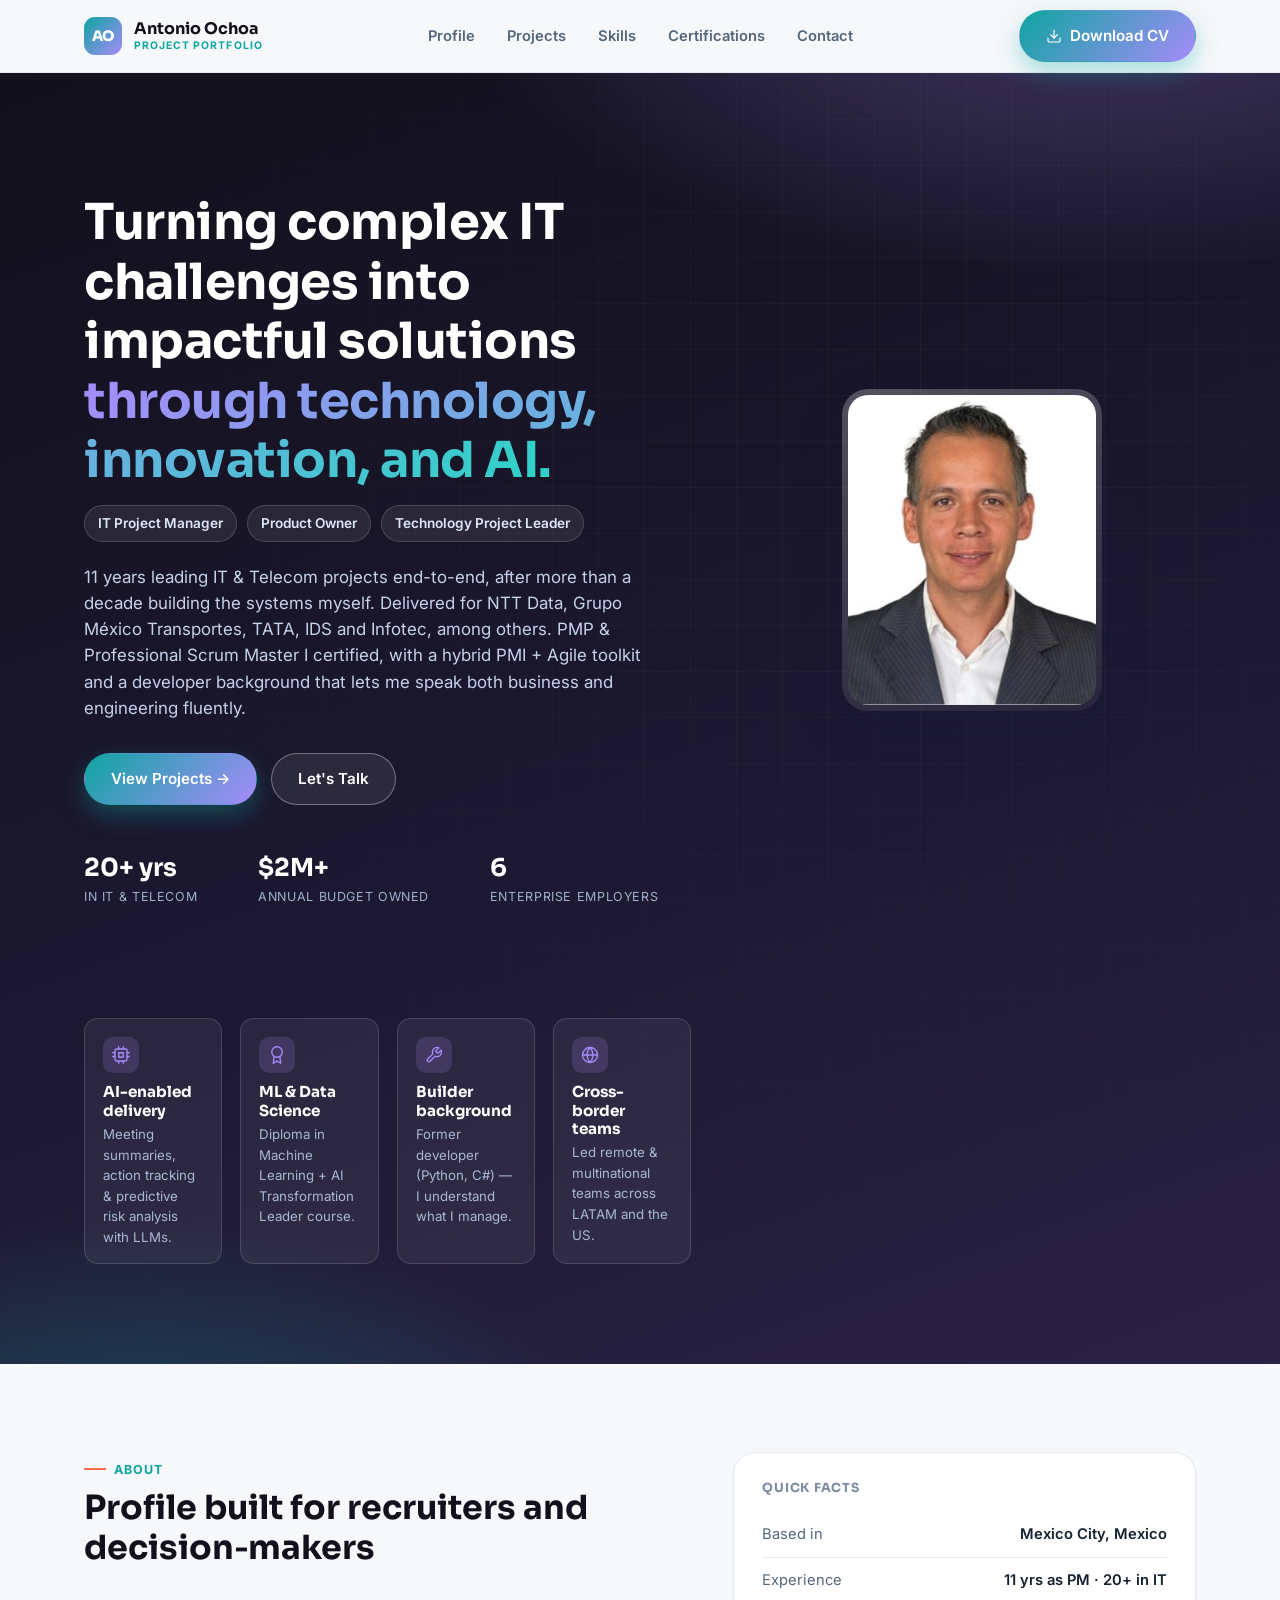
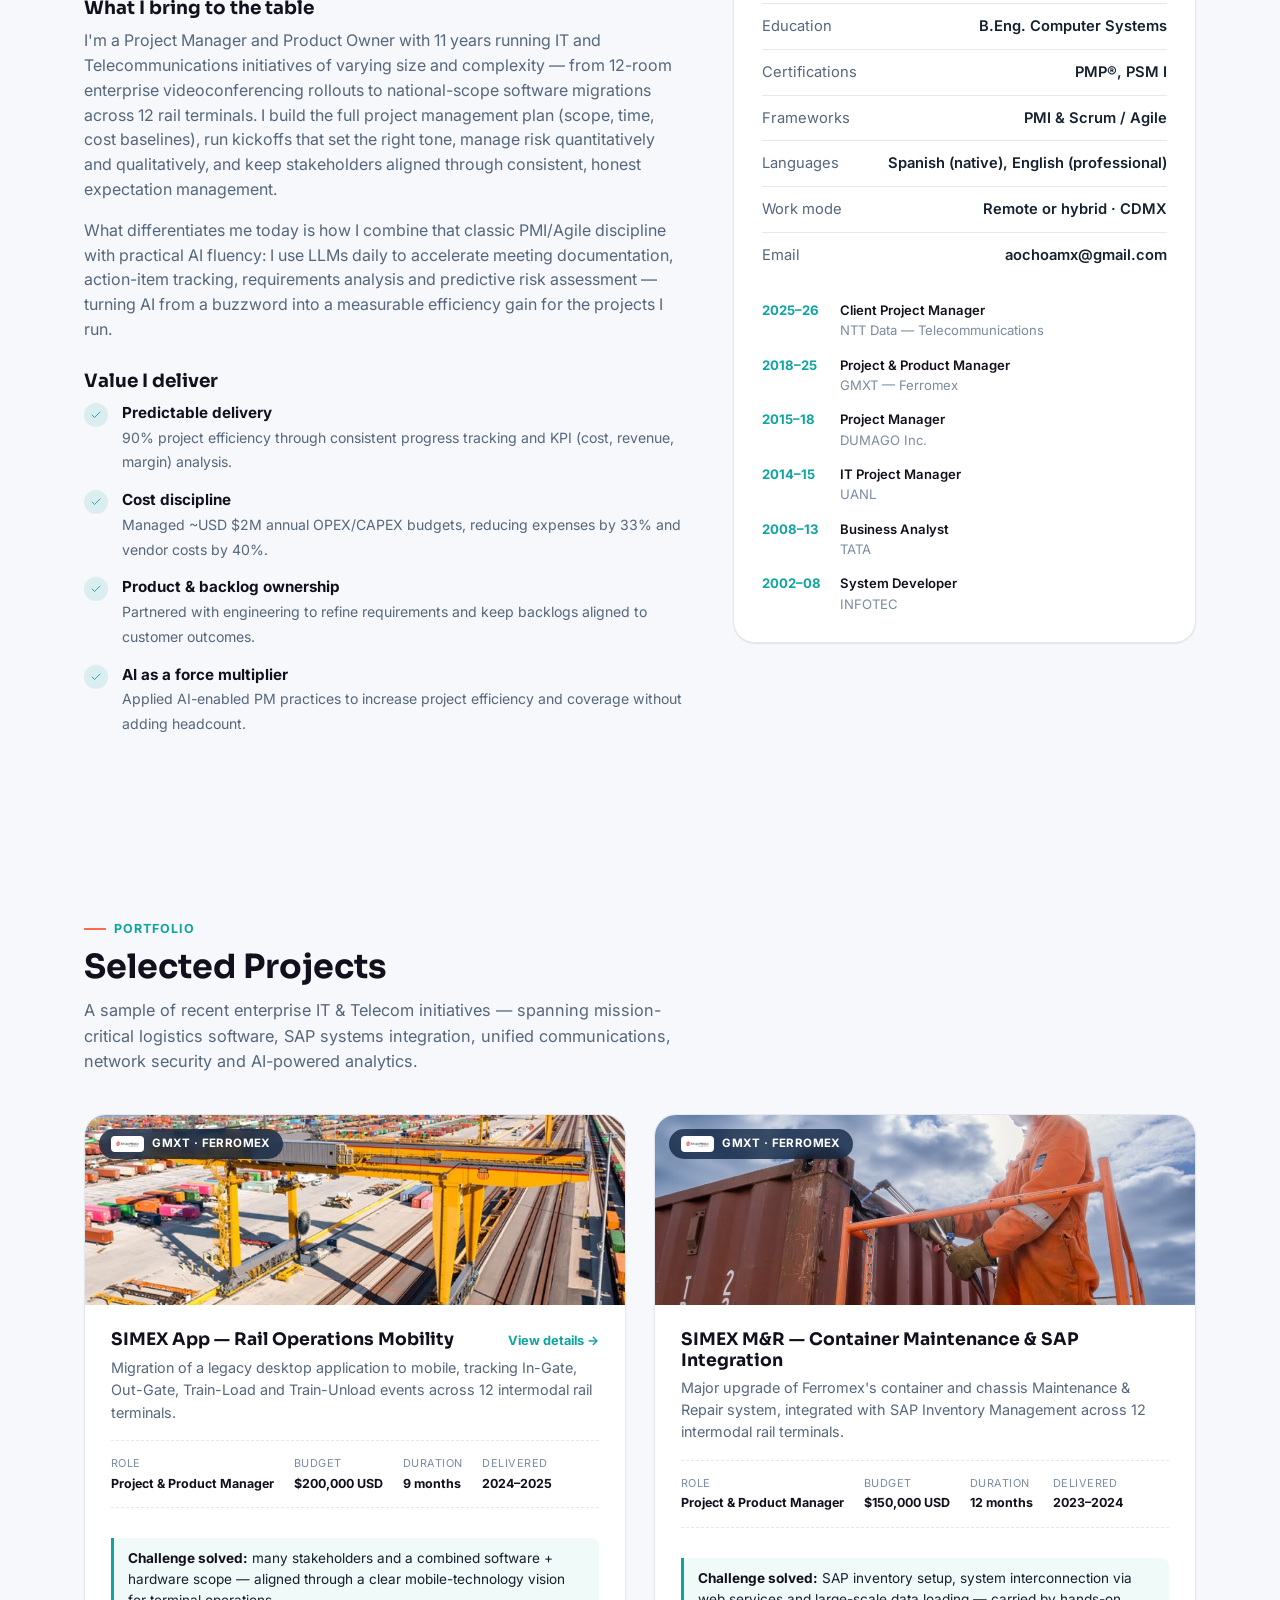
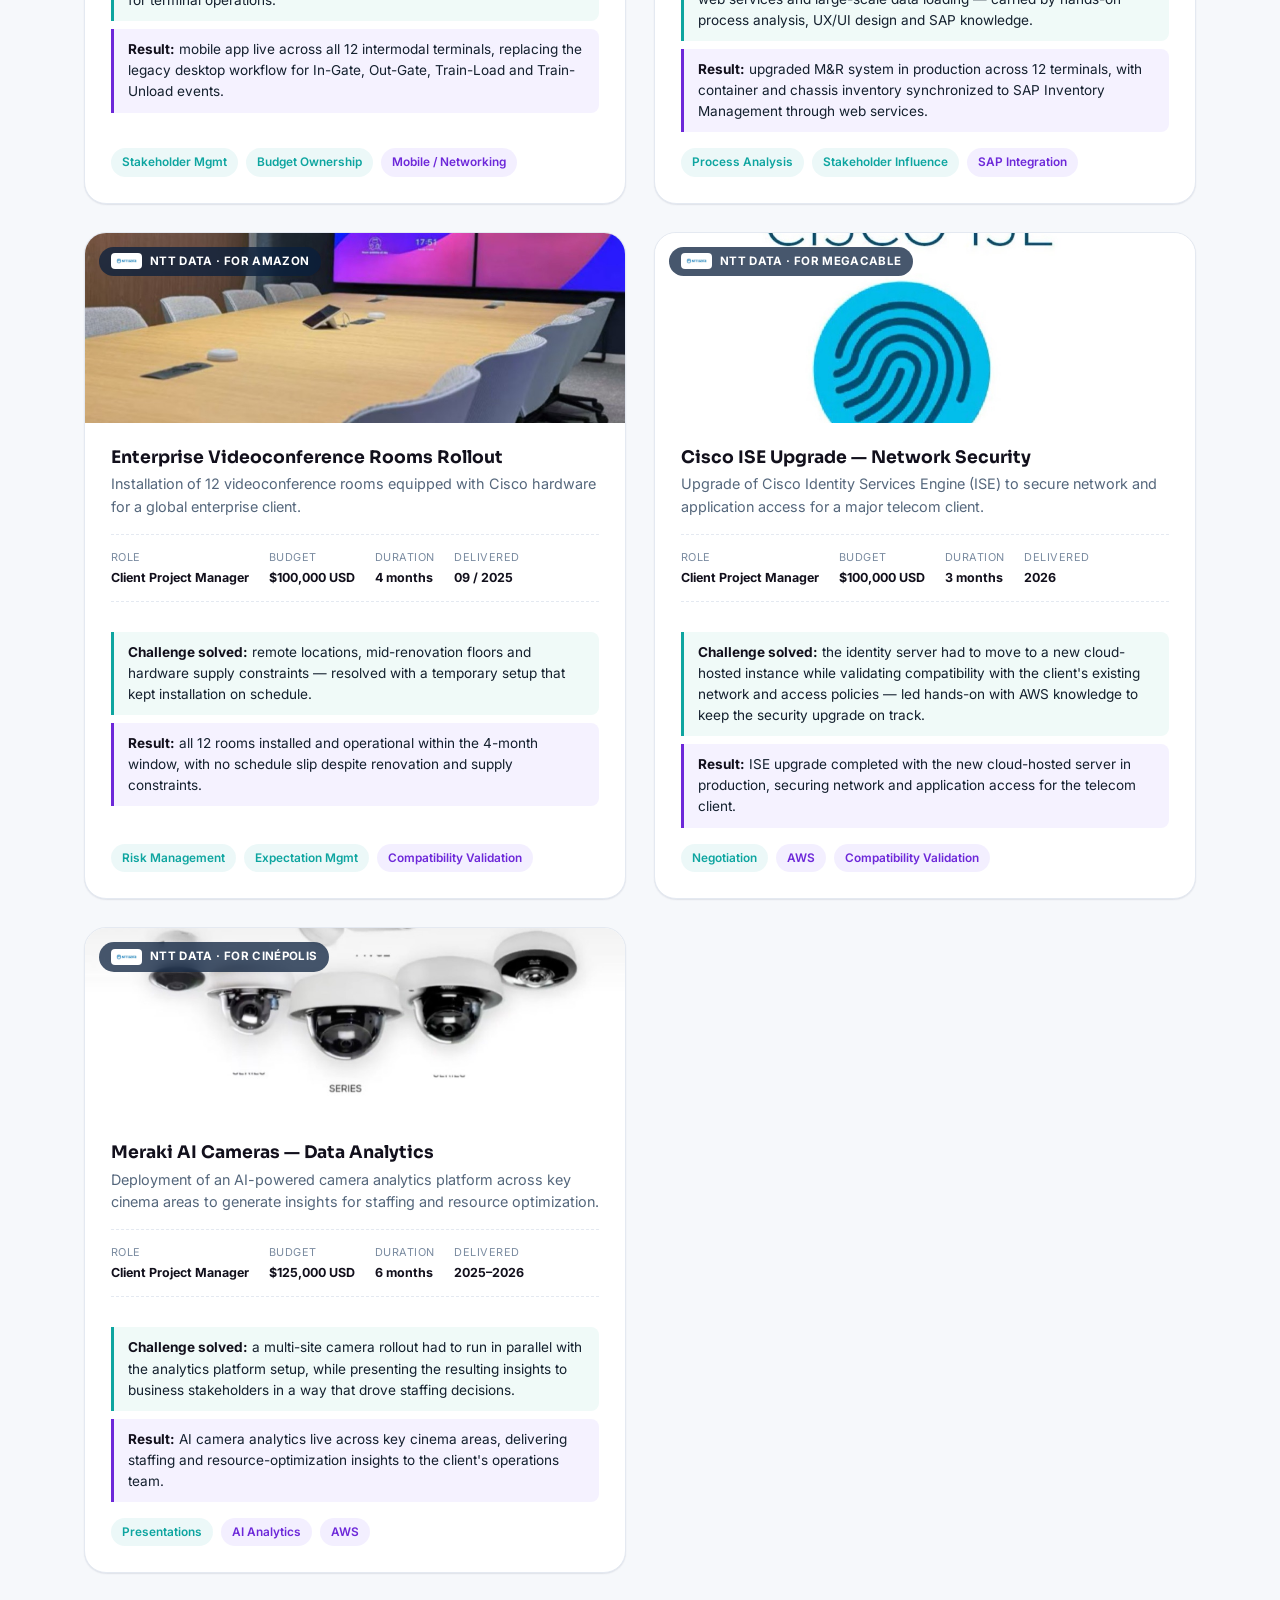
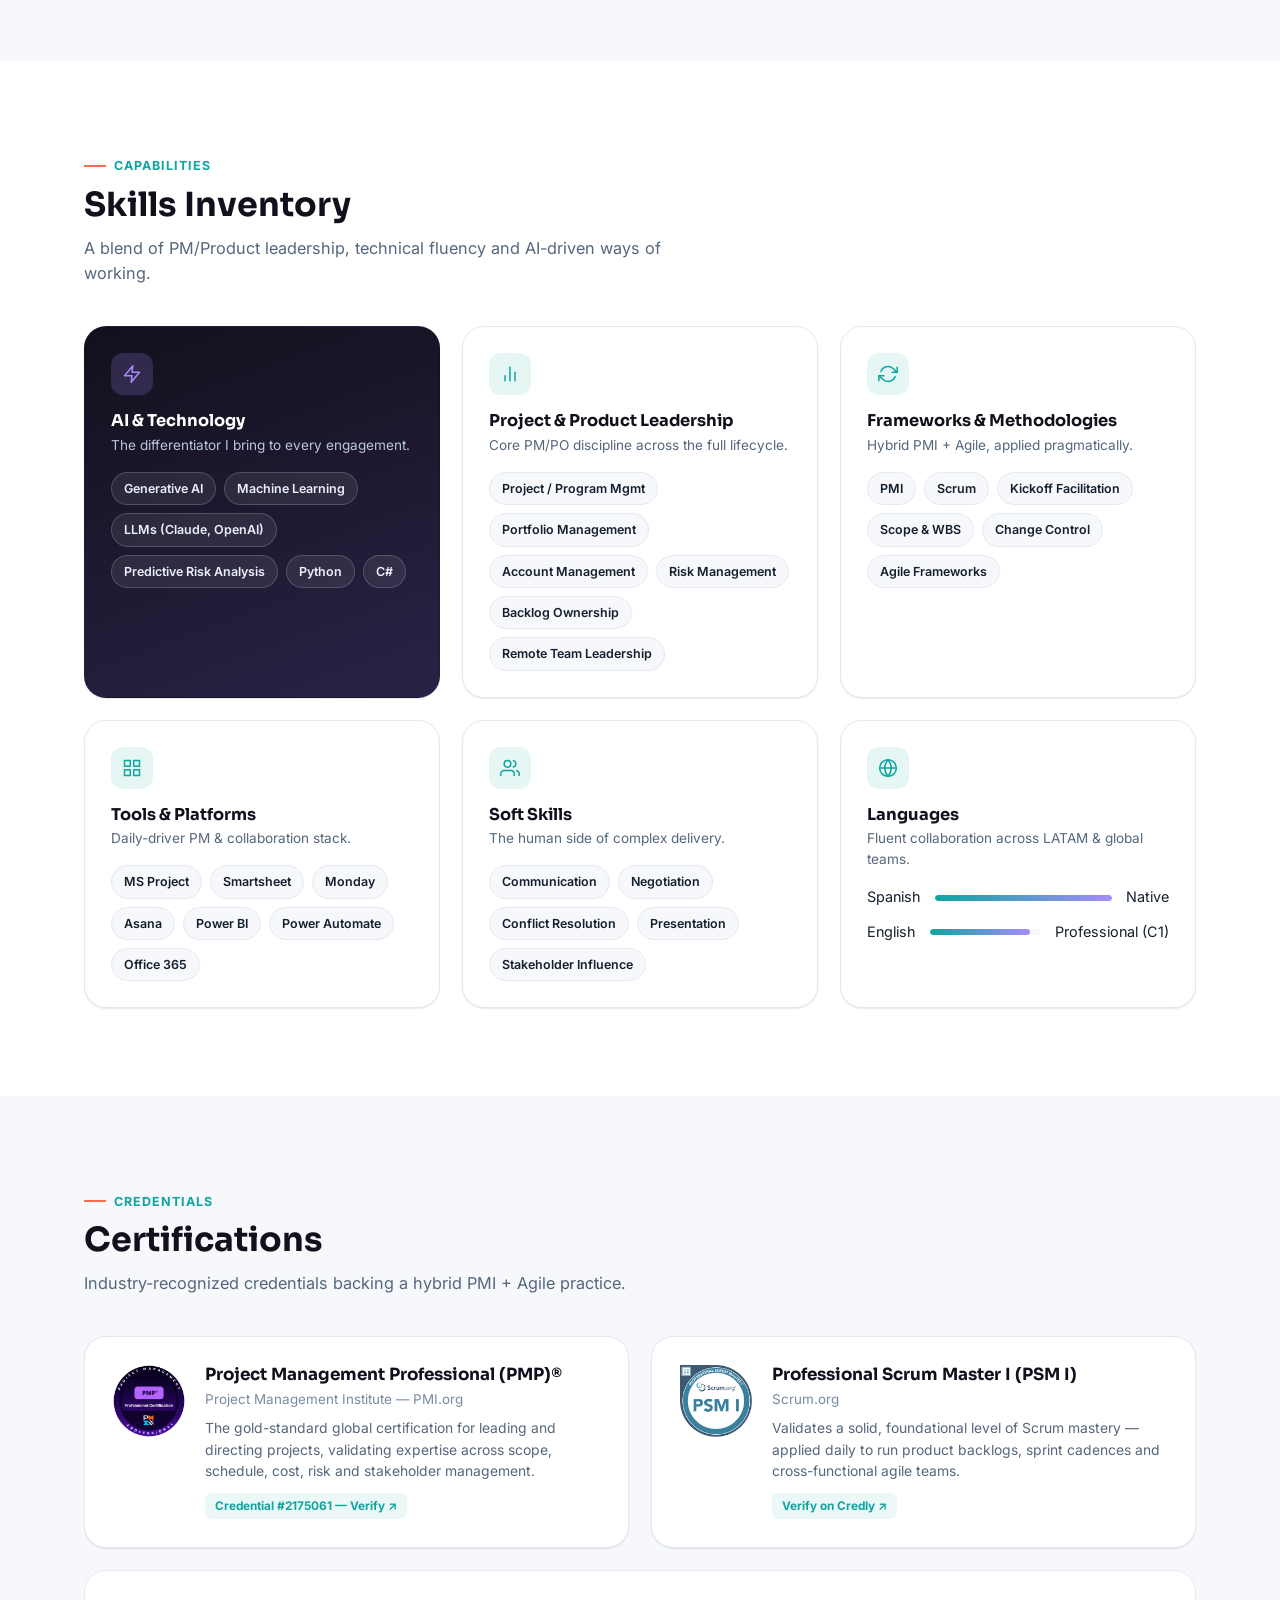
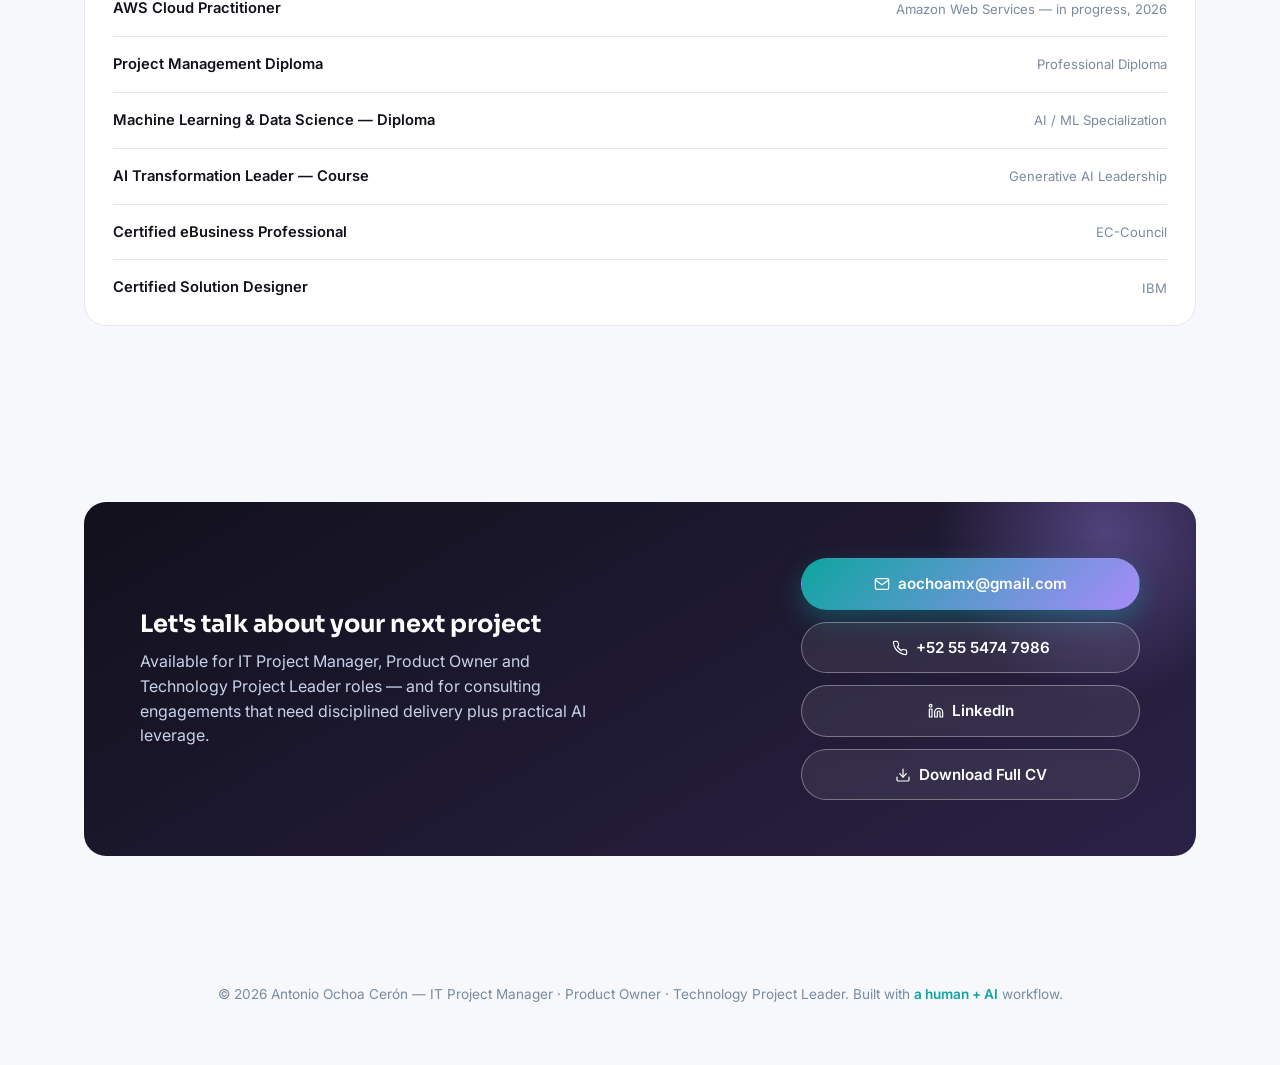
==== index.html @ bdc50ddc "Apply portfolio review to the live site Content: 11 years everywhere, expanded experience timeline, " ====
<!DOCTYPE html>
<html lang="en">
<head>
<meta charset="UTF-8">
<meta name="viewport" content="width=device-width, initial-scale=1.0">
<title>Antonio Ochoa — IT Project Manager &amp; Product Owner</title>
<meta name="description" content="Antonio Ochoa — IT Project Manager and Product Owner. 11 years delivering enterprise IT &amp; Telecom projects for NTT Data, Grupo México Transportes and TATA. PMP® and PSM I certified.">
<link rel="canonical" href="https://portfoliosf.aochoamx.workers.dev/">

<meta property="og:type" content="website">
<meta property="og:url" content="https://portfoliosf.aochoamx.workers.dev/">
<meta property="og:title" content="Antonio Ochoa — IT Project Manager &amp; Product Owner">
<meta property="og:description" content="11 years delivering enterprise IT &amp; Telecom projects for NTT Data, Grupo México Transportes and TATA. PMP® and PSM I certified.">
<meta property="og:image" content="https://portfoliosf.aochoamx.workers.dev/images/og-card.jpg">
<meta property="og:image:width" content="1200">
<meta property="og:image:height" content="630">
<meta property="og:image:alt" content="Antonio Ochoa — IT Project Manager and Product Owner">
<meta property="og:locale" content="en_US">

<meta name="twitter:card" content="summary_large_image">
<meta name="twitter:title" content="Antonio Ochoa — IT Project Manager &amp; Product Owner">
<meta name="twitter:description" content="11 years delivering enterprise IT &amp; Telecom projects for NTT Data, Grupo México Transportes and TATA. PMP® and PSM I certified.">
<meta name="twitter:image" content="https://portfoliosf.aochoamx.workers.dev/images/og-card.jpg">

<link rel="icon" href="favicon.svg" type="image/svg+xml">
<link rel="icon" href="favicon-32.png" sizes="32x32" type="image/png">
<link rel="apple-touch-icon" href="apple-touch-icon.png">
<link rel="preconnect" href="https://fonts.googleapis.com">
<link rel="preconnect" href="https://fonts.gstatic.com" crossorigin>
<link href="https://fonts.googleapis.com/css2?family=Inter:wght@400;500;600;700;800&family=Sora:wght@600;700;800&display=swap" rel="stylesheet">
<link rel="stylesheet" href="styles.css">

<script type="application/ld+json">
{
  "@context": "https://schema.org",
  "@type": "Person",
  "name": "Antonio Ochoa Cerón",
  "alternateName": "Antonio Ochoa",
  "jobTitle": "IT Project Manager",
  "description": "IT & Telecom Project Manager and Product Owner with 11 years leading enterprise projects. PMP and PSM I certified.",
  "url": "https://portfoliosf.aochoamx.workers.dev/",
  "image": "https://portfoliosf.aochoamx.workers.dev/images/profile-photo.jpg",
  "email": "mailto:aochoamx@gmail.com",
  "address": { "@type": "PostalAddress", "addressLocality": "Mexico City", "addressCountry": "MX" },
  "knowsLanguage": ["es", "en"],
  "hasCredential": [
    { "@type": "EducationalOccupationalCredential", "name": "Project Management Professional (PMP)", "credentialCategory": "certification", "recognizedBy": { "@type": "Organization", "name": "Project Management Institute" }, "url": "https://www.credly.com/badges/3a73d89c-10b9-4aa2-80af-96a538b14071" },
    { "@type": "EducationalOccupationalCredential", "name": "Professional Scrum Master I (PSM I)", "credentialCategory": "certification", "recognizedBy": { "@type": "Organization", "name": "Scrum.org" }, "url": "https://www.credly.com/badges/aee36dc9-8a92-43cd-8da9-2d4babbbb78f" }
  ],
  "sameAs": ["https://www.linkedin.com/in/aochoamx1"]
}
</script>
</head>
<body>

<a class="skip-link" href="#profile">Skip to content</a>

<header class="navbar">
  <div class="container">
    <a href="#top" class="brand">
      <span class="brand-mark">AO</span>
      <span class="brand-text">
        <span class="brand-name">Antonio Ochoa</span>
        <span class="brand-tag">Project Portfolio</span>
      </span>
    </a>
    <nav class="nav-links" id="primary-nav" aria-label="Primary">
      <a href="#profile">Profile</a>
      <a href="#projects">Projects</a>
      <a href="#skills">Skills</a>
      <a href="#certifications">Certifications</a>
      <a href="#contact">Contact</a>
    </nav>
    <div class="nav-cta">
      <a href="Antonio-Ochoa-CV.pdf" class="btn btn-primary" download><svg width="16" height="16" viewBox="0 0 24 24" fill="none" stroke="currentColor" stroke-width="1.8" stroke-linecap="round" stroke-linejoin="round"><path d="M21 15v4a2 2 0 0 1-2 2H5a2 2 0 0 1-2-2v-4"></path><polyline points="7 10 12 15 17 10"></polyline><line x1="12" y1="15" x2="12" y2="3"></line></svg> <span class="btn-label">Download CV</span></a>
    </div>
    <button class="nav-toggle" aria-label="Open menu" aria-expanded="false" aria-controls="primary-nav"><span></span><span></span><span></span></button>
  </div>
</header>

<main id="top">

  <!-- ============ HERO / PROFILE ============ -->
  <section class="hero" id="profile">
    <div class="container">
      <div class="hero-copy">
        <h1>Turning complex IT challenges into impactful solutions <span class="accent">through technology, innovation, and AI.</span></h1>
        <div class="hero-roles">
          <span>IT Project Manager</span>
          <span>Product Owner</span>
          <span>Technology Project Leader</span>
        </div>
        <p class="lead">
          11 years leading IT &amp; Telecom projects end-to-end, after more than a decade building the systems
          myself. Delivered for NTT Data, Grupo México Transportes, TATA, IDS and Infotec, among others. PMP &amp; Professional
          Scrum Master I certified, with a hybrid PMI + Agile toolkit and a developer background that lets me
          speak both business and engineering fluently.
        </p>
        <div class="hero-actions">
          <a href="#projects" class="btn btn-primary">View Projects →</a>
          <a href="#contact" class="btn btn-ghost">Let's Talk</a>
        </div>
        <div class="hero-stats">
          <div>
            <div class="stat-num">20+ yrs</div>
            <div class="stat-label">In IT &amp; Telecom</div>
          </div>
          <div>
            <div class="stat-num">$2M+</div>
            <div class="stat-label">Annual budget owned</div>
          </div>
          <div>
            <div class="stat-num">6</div>
            <div class="stat-label">Enterprise employers</div>
          </div>
        </div>
      </div>

      <div class="hero-card">
        <div class="hero-photo-frame">
          <img src="images/profile-photo.jpg" alt="Portrait of Antonio Ochoa" width="800" height="800" fetchpriority="high">
        </div>
      </div>

      <div class="ai-strip">
        <div class="ai-item">
          <div class="ico"><svg width="18" height="18" viewBox="0 0 24 24" fill="none" stroke="currentColor" stroke-width="1.8" stroke-linecap="round" stroke-linejoin="round"><rect x="4" y="4" width="16" height="16" rx="2"></rect><rect x="9" y="9" width="6" height="6"></rect><path d="M9 1v3M15 1v3M9 20v3M15 20v3M20 9h3M20 14h3M1 9h3M1 14h3"></path></svg></div>
          <h4>AI-enabled delivery</h4>
          <p>Meeting summaries, action tracking &amp; predictive risk analysis with LLMs.</p>
        </div>
        <div class="ai-item">
          <div class="ico"><svg width="18" height="18" viewBox="0 0 24 24" fill="none" stroke="currentColor" stroke-width="1.8" stroke-linecap="round" stroke-linejoin="round"><circle cx="12" cy="8" r="7"></circle><polyline points="8.21 13.89 7 23 12 20 17 23 15.79 13.88"></polyline></svg></div>
          <h4>ML &amp; Data Science</h4>
          <p>Diploma in Machine Learning + AI Transformation Leader course.</p>
        </div>
        <div class="ai-item">
          <div class="ico"><svg width="18" height="18" viewBox="0 0 24 24" fill="none" stroke="currentColor" stroke-width="1.8" stroke-linecap="round" stroke-linejoin="round"><path d="M14.7 6.3a1 1 0 0 0 0 1.4l1.6 1.6a1 1 0 0 0 1.4 0l3.77-3.77a6 6 0 0 1-7.94 7.94l-6.91 6.91a2.12 2.12 0 0 1-3-3l6.91-6.91a6 6 0 0 1 7.94-7.94l-3.76 3.76z"></path></svg></div>
          <h4>Builder background</h4>
          <p>Former developer (Python, C#) — I understand what I manage.</p>
        </div>
        <div class="ai-item">
          <div class="ico"><svg width="18" height="18" viewBox="0 0 24 24" fill="none" stroke="currentColor" stroke-width="1.8" stroke-linecap="round" stroke-linejoin="round"><circle cx="12" cy="12" r="10"></circle><line x1="2" y1="12" x2="22" y2="12"></line><path d="M12 2a15.3 15.3 0 0 1 4 10 15.3 15.3 0 0 1-4 10 15.3 15.3 0 0 1-4-10 15.3 15.3 0 0 1 4-10z"></path></svg></div>
          <h4>Cross-border teams</h4>
          <p>Led remote &amp; multinational teams across LATAM and the US.</p>
        </div>
      </div>
    </div>
  </section>

  <!-- ============ PROFILE DETAIL ============ -->
  <section class="profile-detail">
    <div class="container profile-grid">
      <div class="profile-about">
        <span class="section-label">About</span>
        <h2 class="section-title">Profile built for recruiters and decision‑makers</h2>

        <h3>What I bring to the table</h3>
        <p>
          I'm a Project Manager and Product Owner with 11 years running IT and
          Telecommunications initiatives of varying size and complexity — from 12-room enterprise
          videoconferencing rollouts to national-scope software migrations across 12 rail terminals.
          I build the full project management plan (scope, time, cost baselines), run kickoffs that set
          the right tone, manage risk quantitatively and qualitatively, and keep stakeholders aligned
          through consistent, honest expectation management.
        </p>
        <p>
          What differentiates me today is how I combine that classic PMI/Agile discipline with practical
          AI fluency: I use LLMs daily to accelerate meeting documentation, action-item tracking, requirements
          analysis and predictive risk assessment — turning AI from a buzzword into a measurable efficiency
          gain for the projects I run.
        </p>

        <h3>Value I deliver</h3>
        <div class="value-list">
          <div class="value-item">
            <span class="check"><svg width="12" height="12" viewBox="0 0 24 24" fill="none" stroke="currentColor" stroke-width="1.8" stroke-linecap="round" stroke-linejoin="round"><polyline points="20 6 9 17 4 12"></polyline></svg></span>
            <div><strong>Predictable delivery</strong><span>90% project efficiency through consistent progress tracking and KPI (cost, revenue, margin) analysis.</span></div>
          </div>
          <div class="value-item">
            <span class="check"><svg width="12" height="12" viewBox="0 0 24 24" fill="none" stroke="currentColor" stroke-width="1.8" stroke-linecap="round" stroke-linejoin="round"><polyline points="20 6 9 17 4 12"></polyline></svg></span>
            <div><strong>Cost discipline</strong><span>Managed ~USD $2M annual OPEX/CAPEX budgets, reducing expenses by 33% and vendor costs by 40%.</span></div>
          </div>
          <div class="value-item">
            <span class="check"><svg width="12" height="12" viewBox="0 0 24 24" fill="none" stroke="currentColor" stroke-width="1.8" stroke-linecap="round" stroke-linejoin="round"><polyline points="20 6 9 17 4 12"></polyline></svg></span>
            <div><strong>Product &amp; backlog ownership</strong><span>Partnered with engineering to refine requirements and keep backlogs aligned to customer outcomes.</span></div>
          </div>
          <div class="value-item">
            <span class="check"><svg width="12" height="12" viewBox="0 0 24 24" fill="none" stroke="currentColor" stroke-width="1.8" stroke-linecap="round" stroke-linejoin="round"><polyline points="20 6 9 17 4 12"></polyline></svg></span>
            <div><strong>AI as a force multiplier</strong><span>Applied AI-enabled PM practices to increase project efficiency and coverage without adding headcount.</span></div>
          </div>
        </div>
      </div>

      <aside>
        <div class="info-card">
          <h4>Quick Facts</h4>
          <div class="info-row"><span>Based in</span><span>Mexico City, Mexico</span></div>
          <div class="info-row"><span>Experience</span><span>11 yrs as PM · 20+ in IT</span></div>
          <div class="info-row"><span>Education</span><span>B.Eng. Computer Systems</span></div>
          <div class="info-row"><span>Certifications</span><span>PMP®, PSM I</span></div>
          <div class="info-row"><span>Frameworks</span><span>PMI &amp; Scrum / Agile</span></div>
          <div class="info-row"><span>Languages</span><span>Spanish (native), English (professional)</span></div>
          <div class="info-row"><span>Work mode</span><span>Remote or hybrid · CDMX</span></div>
          <div class="info-row"><span>Email</span><span>aochoamx@gmail.com</span></div>

          <ul class="timeline-mini">
            <li><span class="yr">2025–26</span><div><span class="role">Client Project Manager</span><span class="co">NTT Data — Telecommunications</span></div></li>
            <li><span class="yr">2018–25</span><div><span class="role">Project &amp; Product Manager</span><span class="co">GMXT — Ferromex</span></div></li>
            <li><span class="yr">2015–18</span><div><span class="role">Project Manager</span><span class="co">DUMAGO Inc.</span></div></li>
            <li><span class="yr">2014–15</span><div><span class="role">IT Project Manager</span><span class="co">UANL</span></div></li>
            <li><span class="yr">2008–13</span><div><span class="role">Business Analyst</span><span class="co">TATA</span></div></li>
            <li><span class="yr">2002–08</span><div><span class="role">System Developer</span><span class="co">INFOTEC</span></div></li>
          </ul>
        </div>
      </aside>
    </div>
  </section>

  <!-- ============ PROJECTS ============ -->
  <section id="projects">
    <div class="container">
      <span class="section-label">Portfolio</span>
      <h2 class="section-title">Selected Projects</h2>
      <p class="section-intro">
        A sample of recent enterprise IT &amp; Telecom initiatives — spanning mission-critical logistics
        software, SAP systems integration, unified communications, network security and AI-powered analytics.
      </p>

      <div class="projects-grid">

        <!-- Project 1 -->
        <article class="project-card">
          <div class="project-media">
            <span class="project-client"><img src="images/logo-grupo-mexico.png" alt="Grupo México Transportes" width="500" height="214" loading="lazy">GMXT · Ferromex</span>
            <img src="images/project-simex-rail.jpg" alt="Intermodal rail terminal operations" width="1000" height="546" loading="lazy">
          </div>
          <div class="project-body">
            <div class="project-title-row">
              <h3><a href="simex-app.html">SIMEX App — Rail Operations Mobility</a></h3>
              <a href="simex-app.html" class="detail-link" aria-label="View SIMEX App project details">View details →</a>
            </div>
            <p class="project-scope">Migration of a legacy desktop application to mobile, tracking In-Gate, Out-Gate, Train-Load and Train-Unload events across 12 intermodal rail terminals.</p>
            <div class="project-meta">
              <div><span class="m-label">Role</span><span class="m-val">Project &amp; Product Manager</span></div>
              <div><span class="m-label">Budget</span><span class="m-val">$200,000 USD</span></div>
              <div><span class="m-label">Duration</span><span class="m-val">9 months</span></div>
              <div><span class="m-label">Delivered</span><span class="m-val">2024–2025</span></div>
            </div>
            <div class="project-impact"><strong>Challenge solved:</strong> many stakeholders and a combined software + hardware scope — aligned through a clear mobile-technology vision for terminal operations.</div>
            <div class="project-impact project-result"><strong>Result:</strong> mobile app live across all 12 intermodal terminals, replacing the legacy desktop workflow for In-Gate, Out-Gate, Train-Load and Train-Unload events.</div>
            <div class="project-tags">
              <span class="tag">Stakeholder Mgmt</span>
              <span class="tag">Budget Ownership</span>
              <span class="tag tag-cyan">Mobile / Networking</span>
            </div>
          </div>
        </article>

        <!-- Project 2 -->
        <article class="project-card">
          <div class="project-media">
            <span class="project-client"><img src="images/logo-grupo-mexico.png" alt="Grupo México Transportes" width="500" height="214" loading="lazy">GMXT · Ferromex</span>
            <img src="images/project-simex-mr.jpg" alt="Technician performing container maintenance and repair work" width="1000" height="667" loading="lazy">
          </div>
          <div class="project-body">
            <h3>SIMEX M&amp;R — Container Maintenance &amp; SAP Integration</h3>
            <p class="project-scope">Major upgrade of Ferromex's container and chassis Maintenance &amp; Repair system, integrated with SAP Inventory Management across 12 intermodal rail terminals.</p>
            <div class="project-meta">
              <div><span class="m-label">Role</span><span class="m-val">Project &amp; Product Manager</span></div>
              <div><span class="m-label">Budget</span><span class="m-val">$150,000 USD</span></div>
              <div><span class="m-label">Duration</span><span class="m-val">12 months</span></div>
              <div><span class="m-label">Delivered</span><span class="m-val">2023–2024</span></div>
            </div>
            <div class="project-impact"><strong>Challenge solved:</strong> SAP inventory setup, system interconnection via web services and large-scale data loading — carried by hands-on process analysis, UX/UI design and SAP knowledge.</div>
            <div class="project-impact project-result"><strong>Result:</strong> upgraded M&amp;R system in production across 12 terminals, with container and chassis inventory synchronized to SAP Inventory Management through web services.</div>
            <div class="project-tags">
              <span class="tag">Process Analysis</span>
              <span class="tag">Stakeholder Influence</span>
              <span class="tag tag-cyan">SAP Integration</span>
            </div>
          </div>
        </article>

        <!-- Project 3 -->
        <article class="project-card">
          <div class="project-media">
            <span class="project-client"><img src="images/logo-ntt-data.jpg" alt="NTT Data" width="400" height="190" loading="lazy">NTT Data · for Amazon</span>
            <img src="images/project-vc-rooms.jpg" alt="Enterprise videoconference room with Cisco equipment" width="1000" height="988" loading="lazy">
          </div>
          <div class="project-body">
            <h3>Enterprise Videoconference Rooms Rollout</h3>
            <p class="project-scope">Installation of 12 videoconference rooms equipped with Cisco hardware for a global enterprise client.</p>
            <div class="project-meta">
              <div><span class="m-label">Role</span><span class="m-val">Client Project Manager</span></div>
              <div><span class="m-label">Budget</span><span class="m-val">$100,000 USD</span></div>
              <div><span class="m-label">Duration</span><span class="m-val">4 months</span></div>
              <div><span class="m-label">Delivered</span><span class="m-val">09 / 2025</span></div>
            </div>
            <div class="project-impact"><strong>Challenge solved:</strong> remote locations, mid-renovation floors and hardware supply constraints — resolved with a temporary setup that kept installation on schedule.</div>
            <div class="project-impact project-result"><strong>Result:</strong> all 12 rooms installed and operational within the 4-month window, with no schedule slip despite renovation and supply constraints.</div>
            <div class="project-tags">
              <span class="tag">Risk Management</span>
              <span class="tag">Expectation Mgmt</span>
              <span class="tag tag-cyan">Compatibility Validation</span>
            </div>
          </div>
        </article>

        <!-- Project 4 -->
        <article class="project-card">
          <div class="project-media">
            <span class="project-client"><img src="images/logo-ntt-data.jpg" alt="NTT Data" width="400" height="190" loading="lazy">NTT Data · for Megacable</span>
            <img src="images/project-cisco-ise.jpg" alt="Cisco Identity Services Engine icon" width="1000" height="713" loading="lazy">
          </div>
          <div class="project-body">
            <h3>Cisco ISE Upgrade — Network Security</h3>
            <p class="project-scope">Upgrade of Cisco Identity Services Engine (ISE) to secure network and application access for a major telecom client.</p>
            <div class="project-meta">
              <div><span class="m-label">Role</span><span class="m-val">Client Project Manager</span></div>
              <div><span class="m-label">Budget</span><span class="m-val">$100,000 USD</span></div>
              <div><span class="m-label">Duration</span><span class="m-val">3 months</span></div>
              <div><span class="m-label">Delivered</span><span class="m-val">2026</span></div>
            </div>
            <div class="project-impact"><strong>Challenge solved:</strong> the identity server had to move to a new cloud-hosted instance while validating compatibility with the client's existing network and access policies — led hands-on with AWS knowledge to keep the security upgrade on track.</div>
            <div class="project-impact project-result"><strong>Result:</strong> ISE upgrade completed with the new cloud-hosted server in production, securing network and application access for the telecom client.</div>
            <div class="project-tags">
              <span class="tag">Negotiation</span>
              <span class="tag tag-cyan">AWS</span>
              <span class="tag tag-cyan">Compatibility Validation</span>
            </div>
          </div>
        </article>

        <!-- Project 5 -->
        <article class="project-card">
          <div class="project-media">
            <span class="project-client"><img src="images/logo-ntt-data.jpg" alt="NTT Data" width="400" height="190" loading="lazy">NTT Data · for Cinépolis</span>
            <img src="images/project-meraki-cameras.jpg" alt="Cisco Meraki smart camera lineup" width="1000" height="658" loading="lazy">
          </div>
          <div class="project-body">
            <h3>Meraki AI Cameras — Data Analytics</h3>
            <p class="project-scope">Deployment of an AI-powered camera analytics platform across key cinema areas to generate insights for staffing and resource optimization.</p>
            <div class="project-meta">
              <div><span class="m-label">Role</span><span class="m-val">Client Project Manager</span></div>
              <div><span class="m-label">Budget</span><span class="m-val">$125,000 USD</span></div>
              <div><span class="m-label">Duration</span><span class="m-val">6 months</span></div>
              <div><span class="m-label">Delivered</span><span class="m-val">2025–2026</span></div>
            </div>
            <div class="project-impact"><strong>Challenge solved:</strong> a multi-site camera rollout had to run in parallel with the analytics platform setup, while presenting the resulting insights to business stakeholders in a way that drove staffing decisions.</div>
            <div class="project-impact project-result"><strong>Result:</strong> AI camera analytics live across key cinema areas, delivering staffing and resource-optimization insights to the client's operations team.</div>
            <div class="project-tags">
              <span class="tag">Presentations</span>
              <span class="tag tag-cyan">AI Analytics</span>
              <span class="tag tag-cyan">AWS</span>
            </div>
          </div>
        </article>

      </div>
    </div>
  </section>

  <!-- ============ SKILLS ============ -->
  <section id="skills" style="background:var(--surface);">
    <div class="container">
      <span class="section-label">Capabilities</span>
      <h2 class="section-title">Skills Inventory</h2>
      <p class="section-intro">A blend of PM/Product leadership, technical fluency and AI-driven ways of working.</p>

      <div class="skills-grid">
        <div class="skill-card featured">
          <div class="ico"><svg width="20" height="20" viewBox="0 0 24 24" fill="none" stroke="currentColor" stroke-width="1.8" stroke-linecap="round" stroke-linejoin="round"><polygon points="13 2 3 14 12 14 11 22 21 10 12 10 13 2"></polygon></svg></div>
          <h3>AI &amp; Technology</h3>
          <p class="desc">The differentiator I bring to every engagement.</p>
          <div class="pill-row">
            <span class="pill">Generative AI</span>
            <span class="pill">Machine Learning</span>
            <span class="pill">LLMs (Claude, OpenAI)</span>
            <span class="pill">Predictive Risk Analysis</span>
            <span class="pill">Python</span>
            <span class="pill">C#</span>
          </div>
        </div>

        <div class="skill-card">
          <div class="ico"><svg width="20" height="20" viewBox="0 0 24 24" fill="none" stroke="currentColor" stroke-width="1.8" stroke-linecap="round" stroke-linejoin="round"><line x1="18" y1="20" x2="18" y2="10"></line><line x1="12" y1="20" x2="12" y2="4"></line><line x1="6" y1="20" x2="6" y2="14"></line></svg></div>
          <h3>Project &amp; Product Leadership</h3>
          <p class="desc">Core PM/PO discipline across the full lifecycle.</p>
          <div class="pill-row">
            <span class="pill">Project / Program Mgmt</span>
            <span class="pill">Portfolio Management</span>
            <span class="pill">Account Management</span>
            <span class="pill">Risk Management</span>
            <span class="pill">Backlog Ownership</span>
            <span class="pill">Remote Team Leadership</span>
          </div>
        </div>

        <div class="skill-card">
          <div class="ico"><svg width="20" height="20" viewBox="0 0 24 24" fill="none" stroke="currentColor" stroke-width="1.8" stroke-linecap="round" stroke-linejoin="round"><polyline points="23 4 23 10 17 10"></polyline><polyline points="1 20 1 14 7 14"></polyline><path d="M3.51 9a9 9 0 0 1 14.85-3.36L23 10M1 14l4.64 4.36A9 9 0 0 0 20.49 15"></path></svg></div>
          <h3>Frameworks &amp; Methodologies</h3>
          <p class="desc">Hybrid PMI + Agile, applied pragmatically.</p>
          <div class="pill-row">
            <span class="pill">PMI</span>
            <span class="pill">Scrum</span>
            <span class="pill">Kickoff Facilitation</span>
            <span class="pill">Scope &amp; WBS</span>
            <span class="pill">Change Control</span>
            <span class="pill">Agile Frameworks</span>
          </div>
        </div>

        <div class="skill-card">
          <div class="ico"><svg width="20" height="20" viewBox="0 0 24 24" fill="none" stroke="currentColor" stroke-width="1.8" stroke-linecap="round" stroke-linejoin="round"><rect x="3" y="3" width="7" height="7"></rect><rect x="14" y="3" width="7" height="7"></rect><rect x="14" y="14" width="7" height="7"></rect><rect x="3" y="14" width="7" height="7"></rect></svg></div>
          <h3>Tools &amp; Platforms</h3>
          <p class="desc">Daily-driver PM &amp; collaboration stack.</p>
          <div class="pill-row">
            <span class="pill">MS Project</span>
            <span class="pill">Smartsheet</span>
            <span class="pill">Monday</span>
            <span class="pill">Asana</span>
            <span class="pill">Power BI</span>
            <span class="pill">Power Automate</span>
            <span class="pill">Office 365</span>
          </div>
        </div>

        <div class="skill-card">
          <div class="ico"><svg width="20" height="20" viewBox="0 0 24 24" fill="none" stroke="currentColor" stroke-width="1.8" stroke-linecap="round" stroke-linejoin="round"><path d="M17 21v-2a4 4 0 0 0-4-4H5a4 4 0 0 0-4 4v2"></path><circle cx="9" cy="7" r="4"></circle><path d="M23 21v-2a4 4 0 0 0-3-3.87"></path><path d="M16 3.13a4 4 0 0 1 0 7.75"></path></svg></div>
          <h3>Soft Skills</h3>
          <p class="desc">The human side of complex delivery.</p>
          <div class="pill-row">
            <span class="pill">Communication</span>
            <span class="pill">Negotiation</span>
            <span class="pill">Conflict Resolution</span>
            <span class="pill">Presentation</span>
            <span class="pill">Stakeholder Influence</span>
          </div>
        </div>

        <div class="skill-card">
          <div class="ico"><svg width="20" height="20" viewBox="0 0 24 24" fill="none" stroke="currentColor" stroke-width="1.8" stroke-linecap="round" stroke-linejoin="round"><circle cx="12" cy="12" r="10"></circle><line x1="2" y1="12" x2="22" y2="12"></line><path d="M12 2a15.3 15.3 0 0 1 4 10 15.3 15.3 0 0 1-4 10 15.3 15.3 0 0 1-4-10 15.3 15.3 0 0 1 4-10z"></path></svg></div>
          <h3>Languages</h3>
          <p class="desc">Fluent collaboration across LATAM &amp; global teams.</p>
          <div class="lang-row">
            <div class="lang-item"><span>Spanish</span><div class="lang-bar"><span style="width:100%;"></span></div><span>Native</span></div>
            <div class="lang-item"><span>English</span><div class="lang-bar"><span style="width:90%;"></span></div><span>Professional (C1)</span></div>
          </div>
        </div>
      </div>
    </div>
  </section>

  <!-- ============ CERTIFICATIONS ============ -->
  <section id="certifications">
    <div class="container">
      <span class="section-label">Credentials</span>
      <h2 class="section-title">Certifications</h2>
      <p class="section-intro">Industry-recognized credentials backing a hybrid PMI + Agile practice.</p>

      <div class="cert-grid">
        <div class="cert-card">
          <a class="cert-badge" href="https://www.credly.com/badges/3a73d89c-10b9-4aa2-80af-96a538b14071" target="_blank" rel="noopener noreferrer" aria-label="Verify the PMP credential on Credly"><img src="images/cert-pmp.png" alt="PMP certification badge issued by the Project Management Institute" width="256" height="256" loading="lazy"></a>
          <div>
            <h3>Project Management Professional (PMP)®</h3>
            <div class="cert-issuer">Project Management Institute — PMI.org</div>
            <p>The gold-standard global certification for leading and directing projects, validating expertise across scope, schedule, cost, risk and stakeholder management.</p>
            <a class="cert-id" href="https://www.credly.com/badges/3a73d89c-10b9-4aa2-80af-96a538b14071" target="_blank" rel="noopener noreferrer">Credential #2175061 — Verify ↗</a>
          </div>
        </div>

        <div class="cert-card">
          <a class="cert-badge" href="https://www.credly.com/badges/aee36dc9-8a92-43cd-8da9-2d4babbbb78f" target="_blank" rel="noopener noreferrer" aria-label="Verify the Professional Scrum Master I credential on Credly"><img src="images/cert-psm.png" alt="Professional Scrum Master I badge issued by Scrum.org" width="256" height="256" loading="lazy"></a>
          <div>
            <h3>Professional Scrum Master I (PSM I)</h3>
            <div class="cert-issuer">Scrum.org</div>
            <p>Validates a solid, foundational level of Scrum mastery — applied daily to run product backlogs, sprint cadences and cross-functional agile teams.</p>
            <a class="cert-id" href="https://www.credly.com/badges/aee36dc9-8a92-43cd-8da9-2d4babbbb78f" target="_blank" rel="noopener noreferrer">Verify on Credly ↗</a>
          </div>
        </div>
      </div>

      <ul class="cert-list">
        <li>
          <div><span class="cl-name">AWS Cloud Practitioner</span></div>
          <span class="cl-issuer">Amazon Web Services — in progress, 2026</span>
        </li>
        <li>
          <div><span class="cl-name">Project Management Diploma</span></div>
          <span class="cl-issuer">Professional Diploma</span>
        </li>
        <li>
          <div><span class="cl-name">Machine Learning &amp; Data Science — Diploma</span></div>
          <span class="cl-issuer">AI / ML Specialization</span>
        </li>
        <li>
          <div><span class="cl-name">AI Transformation Leader — Course</span></div>
          <span class="cl-issuer">Generative AI Leadership</span>
        </li>
        <li>
          <div><span class="cl-name">Certified eBusiness Professional</span></div>
          <span class="cl-issuer">EC-Council</span>
        </li>
        <li>
          <div><span class="cl-name">Certified Solution Designer</span></div>
          <span class="cl-issuer">IBM</span>
        </li>
      </ul>
    </div>
  </section>

  <!-- ============ CONTACT / CTA ============ -->
  <section id="contact">
    <div class="container">
      <div class="cta">
        <div>
          <h2>Let's talk about your next project</h2>
          <p>
            Available for IT Project Manager, Product Owner and Technology Project Leader roles —
            and for consulting engagements that need disciplined delivery plus practical AI leverage.
          </p>
        </div>
        <div class="cta-actions">
          <a href="mailto:aochoamx@gmail.com" class="btn btn-primary"><svg width="16" height="16" viewBox="0 0 24 24" fill="none" stroke="currentColor" stroke-width="1.8" stroke-linecap="round" stroke-linejoin="round"><path d="M4 4h16c1.1 0 2 .9 2 2v12c0 1.1-.9 2-2 2H4c-1.1 0-2-.9-2-2V6c0-1.1.9-2 2-2z"></path><polyline points="22 6 12 13 2 6"></polyline></svg> aochoamx@gmail.com</a>
          <a href="tel:+525554747986" class="btn btn-ghost"><svg width="16" height="16" viewBox="0 0 24 24" fill="none" stroke="currentColor" stroke-width="1.8" stroke-linecap="round" stroke-linejoin="round"><path d="M22 16.92v3a2 2 0 0 1-2.18 2 19.79 19.79 0 0 1-8.63-3.07 19.5 19.5 0 0 1-6-6 19.79 19.79 0 0 1-3.07-8.67A2 2 0 0 1 4.11 2h3a2 2 0 0 1 2 1.72c.13.96.36 1.9.7 2.81a2 2 0 0 1-.45 2.11L8.09 9.91a16 16 0 0 0 6 6l1.27-1.27a2 2 0 0 1 2.11-.45c.91.34 1.85.57 2.81.7A2 2 0 0 1 22 16.92z"></path></svg> +52 55 5474 7986</a>
          <a href="https://www.linkedin.com/in/aochoamx1" class="btn btn-ghost" target="_blank" rel="noopener noreferrer"><svg width="16" height="16" viewBox="0 0 24 24" fill="none" stroke="currentColor" stroke-width="1.8" stroke-linecap="round" stroke-linejoin="round"><path d="M16 8a6 6 0 0 1 6 6v7h-4v-7a2 2 0 0 0-2-2 2 2 0 0 0-2 2v7h-4v-7a6 6 0 0 1 6-6z"></path><rect x="2" y="9" width="4" height="12"></rect><circle cx="4" cy="4" r="2"></circle></svg> LinkedIn</a>
          <a href="Antonio-Ochoa-CV.pdf" class="btn btn-ghost" download><svg width="16" height="16" viewBox="0 0 24 24" fill="none" stroke="currentColor" stroke-width="1.8" stroke-linecap="round" stroke-linejoin="round"><path d="M21 15v4a2 2 0 0 1-2 2H5a2 2 0 0 1-2-2v-4"></path><polyline points="7 10 12 15 17 10"></polyline><line x1="12" y1="15" x2="12" y2="3"></line></svg> Download Full CV</a>
        </div>
      </div>
    </div>
  </section>

</main>

<footer>
  <div class="container">
    © <span id="year"></span> Antonio Ochoa Cerón — IT Project Manager · Product Owner · Technology Project Leader.
    Built with <a href="mailto:aochoamx@gmail.com">a human + AI</a> workflow.
  </div>
</footer>

<script>
  document.getElementById('year').textContent = new Date().getFullYear();
  const toggle = document.querySelector('.nav-toggle');
  const links = document.querySelector('.nav-links');
  if (toggle && links) {
    const setOpen = (open) => {
      links.classList.toggle('open', open);
      toggle.setAttribute('aria-expanded', String(open));
      toggle.setAttribute('aria-label', open ? 'Close menu' : 'Open menu');
    };
    toggle.addEventListener('click', () => setOpen(!links.classList.contains('open')));
    links.querySelectorAll('a').forEach((a) => a.addEventListener('click', () => setOpen(false)));
    document.addEventListener('keydown', (e) => { if (e.key === 'Escape') setOpen(false); });
  }
</script>

</body>
</html>
---- styles.css ----
/* ============================================================
   Antonio Ochoa — Portfolio
   ============================================================ */

:root {
  --navy-900: #12101c;
  --navy-800: #1c1830;
  --navy-700: #2a2246;
  --blue-500: #0ea5a0;
  --blue-400: #2dd4c6;
  --cyan-400: #a78bfa;
  --amber-400: #ff6b4a;
  --bg: #f6f8fb;
  --surface: #ffffff;
  --text: #14202e;
  --text-muted: #55677c;
  --text-soft: #7a8ba0;
  --border: #e4e9f1;
  --shadow-sm: 0 1px 2px rgba(15, 33, 64, 0.06), 0 1px 1px rgba(15, 33, 64, 0.04);
  --shadow-md: 0 8px 24px rgba(15, 33, 64, 0.08);
  --shadow-lg: 0 20px 48px rgba(10, 31, 61, 0.16);
  --radius-sm: 8px;
  --radius-md: 14px;
  --radius-lg: 22px;
  --max-width: 1160px;
}

* { box-sizing: border-box; }

html {
  scroll-behavior: smooth;
}

@media (prefers-reduced-motion: reduce) {
  html { scroll-behavior: auto; }
  *, *::before, *::after { transition: none !important; animation: none !important; }
  .btn:hover, .project-card:hover, .project-card:hover .project-media img, .cert-badge:hover { transform: none !important; }
}

:focus-visible {
  outline: 3px solid var(--blue-500);
  outline-offset: 3px;
  border-radius: 6px;
}

.skip-link {
  position: absolute;
  top: -100px;
  left: 16px;
  z-index: 200;
  padding: 10px 16px;
  background: var(--navy-900);
  color: #fff;
  border-radius: 8px;
  font-weight: 600;
}
.skip-link:focus { top: 12px; }

body {
  margin: 0;
  font-family: "Inter", -apple-system, BlinkMacSystemFont, "Segoe UI", Roboto, sans-serif;
  color: var(--text);
  background: var(--bg);
  line-height: 1.55;
  -webkit-font-smoothing: antialiased;
}

h1, h2, h3, h4 {
  font-family: "Sora", "Inter", sans-serif;
  line-height: 1.2;
  margin: 0 0 0.5em;
  color: var(--navy-900);
}

p { margin: 0 0 1em; }
a { color: inherit; text-decoration: none; }
img { max-width: 100%; display: block; }
ul { margin: 0; padding: 0; list-style: none; }

.container {
  max-width: var(--max-width);
  margin: 0 auto;
  padding: 0 24px;
}

.section-label {
  display: inline-flex;
  align-items: center;
  gap: 8px;
  font-size: 0.78rem;
  font-weight: 700;
  letter-spacing: 0.08em;
  text-transform: uppercase;
  color: var(--blue-500);
  margin-bottom: 10px;
}

.section-label::before {
  content: "";
  width: 22px;
  height: 2px;
  background: var(--amber-400);
  display: inline-block;
}

.section-title {
  font-size: clamp(1.6rem, 2.6vw, 2.15rem);
  margin-bottom: 10px;
}

.section-intro {
  color: var(--text-muted);
  max-width: 620px;
  margin-bottom: 40px;
  font-size: 1.02rem;
}

section {
  padding: 88px 0;
}

/* ---------- Buttons ---------- */
.btn {
  display: inline-flex;
  align-items: center;
  justify-content: center;
  gap: 8px;
  padding: 13px 26px;
  border-radius: 999px;
  font-weight: 600;
  font-size: 0.95rem;
  cursor: pointer;
  border: 1px solid transparent;
  transition: transform 0.15s ease, box-shadow 0.15s ease, background 0.15s ease, color 0.15s ease;
  white-space: nowrap;
}
.btn:hover { transform: translateY(-2px); }

.btn-primary {
  background: linear-gradient(135deg, var(--blue-500), var(--cyan-400));
  color: #fff;
  box-shadow: 0 10px 24px rgba(14, 165, 160, 0.35);
}
.btn-primary:hover { box-shadow: 0 14px 30px rgba(14, 165, 160, 0.45); }

.btn-ghost {
  background: rgba(255, 255, 255, 0.08);
  color: #fff;
  border-color: rgba(255, 255, 255, 0.35);
  backdrop-filter: blur(6px);
}
.btn-ghost:hover { background: rgba(255, 255, 255, 0.16); }

.btn-outline {
  background: transparent;
  color: var(--navy-900);
  border-color: var(--border);
}
.btn-outline:hover { border-color: var(--blue-500); color: var(--blue-500); }

/* ---------- Navbar ---------- */
.navbar {
  position: sticky;
  top: 0;
  z-index: 100;
  background: rgba(246, 248, 251, 0.85);
  backdrop-filter: blur(10px);
  border-bottom: 1px solid var(--border);
}

.navbar .container {
  display: flex;
  align-items: center;
  justify-content: space-between;
  height: 72px;
}

.brand {
  display: flex;
  align-items: center;
  gap: 12px;
}

.brand-mark {
  flex: none;
  width: 38px;
  height: 38px;
  border-radius: 11px;
  background: linear-gradient(135deg, var(--blue-500), var(--cyan-400));
  color: #fff;
  display: flex;
  align-items: center;
  justify-content: center;
  font-family: "Sora", sans-serif;
  font-size: 0.9rem;
  font-weight: 800;
  letter-spacing: -0.02em;
}

.brand-text {
  display: flex;
  flex-direction: column;
  gap: 1px;
  line-height: 1.15;
}

.brand-name {
  font-family: "Sora", sans-serif;
  font-weight: 700;
  font-size: 1rem;
  color: var(--navy-900);
}

.brand-tag {
  font-size: 0.65rem;
  font-weight: 700;
  letter-spacing: 0.1em;
  text-transform: uppercase;
  color: var(--blue-500);
}

.nav-links {
  display: flex;
  align-items: center;
  gap: 32px;
}

.nav-links a {
  font-size: 0.92rem;
  font-weight: 600;
  color: var(--text-muted);
  transition: color 0.15s ease;
  position: relative;
}
.nav-links a:hover { color: var(--navy-900); }

.nav-cta { display: flex; align-items: center; gap: 14px; }

.nav-toggle {
  display: none;
  background: none;
  border: none;
  cursor: pointer;
  padding: 6px;
}
.nav-toggle span {
  display: block;
  width: 22px;
  height: 2px;
  background: var(--navy-900);
  margin: 5px 0;
  transition: 0.2s;
}

/* ---------- Hero / Profile ---------- */
.hero {
  position: relative;
  overflow: hidden;
  background: radial-gradient(1100px 550px at 85% -10%, rgba(167, 139, 250, 0.35), transparent 60%),
              radial-gradient(900px 500px at 10% 110%, rgba(14, 165, 160, 0.35), transparent 55%),
              linear-gradient(160deg, var(--navy-900), var(--navy-800) 55%, var(--navy-700));
  color: #fff;
  padding: 120px 0 100px;
}

.hero::before {
  content: "";
  position: absolute;
  inset: 0;
  background-image:
    linear-gradient(rgba(255, 255, 255, 0.035) 1px, transparent 1px),
    linear-gradient(90deg, rgba(255, 255, 255, 0.035) 1px, transparent 1px);
  background-size: 46px 46px;
  mask-image: radial-gradient(circle at 70% 30%, black, transparent 70%);
  pointer-events: none;
}

.hero .container {
  position: relative;
  display: grid;
  grid-template-columns: 1.15fr 0.85fr;
  align-items: center;
  gap: 56px;
}

.hero h1 {
  color: #fff;
  font-size: clamp(2.1rem, 4vw, 3.1rem);
  margin-bottom: 14px;
  letter-spacing: -0.01em;
}
.hero h1 .accent {
  background: linear-gradient(135deg, var(--cyan-400), var(--blue-400));
  -webkit-background-clip: text;
  background-clip: text;
  color: transparent;
}

.hero-roles {
  display: flex;
  flex-wrap: wrap;
  gap: 10px;
  margin-bottom: 22px;
}
.hero-roles span {
  font-size: 0.85rem;
  font-weight: 600;
  padding: 7px 13px;
  border-radius: 999px;
  background: rgba(255, 255, 255, 0.08);
  border: 1px solid rgba(255, 255, 255, 0.16);
  color: #dfe8fb;
}

.hero p.lead {
  color: #c6d2ea;
  font-size: 1.06rem;
  max-width: 560px;
  margin-bottom: 32px;
}

.hero-actions {
  display: flex;
  gap: 14px;
  flex-wrap: wrap;
  margin-bottom: 44px;
}

.hero-stats {
  display: grid;
  grid-template-columns: repeat(3, auto);
  gap: 28px;
}
.hero-stats .stat-num {
  font-family: "Sora", sans-serif;
  font-size: 1.55rem;
  font-weight: 700;
  color: #fff;
}
.hero-stats .stat-label {
  font-size: 0.78rem;
  color: #9fb0cc;
  text-transform: uppercase;
  letter-spacing: 0.05em;
}

/* Hero portrait card */
.hero-card {
  position: relative;
  justify-self: center;
  width: 100%;
  max-width: 260px;
}
.hero-photo-frame {
  position: relative;
  border-radius: 26px;
  padding: 6px;
  background: linear-gradient(160deg, rgba(255, 255, 255, 0.25), rgba(255, 255, 255, 0.05));
  box-shadow: var(--shadow-lg);
}
.hero-photo-frame img {
  border-radius: 20px;
  width: 100%;
  height: auto;
  aspect-ratio: 4 / 5;
  object-fit: cover;
}

/* ---------- AI differentiator strip (inside profile) ---------- */
.ai-strip {
  margin-top: 56px;
  display: grid;
  grid-template-columns: repeat(4, 1fr);
  gap: 18px;
}
.ai-item {
  background: rgba(255, 255, 255, 0.06);
  border: 1px solid rgba(255, 255, 255, 0.14);
  border-radius: var(--radius-md);
  padding: 18px 18px 16px;
}
.ai-item .ico {
  width: 36px; height: 36px;
  border-radius: 10px;
  background: rgba(167, 139, 250, 0.18);
  color: var(--cyan-400);
  display: flex; align-items: center; justify-content: center;
  font-size: 1.05rem;
  margin-bottom: 10px;
}
.ai-item h4 { color: #fff; font-size: 0.95rem; margin-bottom: 4px; }
.ai-item p { color: #a9b8d6; font-size: 0.83rem; margin: 0; }

/* ---------- Profile-details section (below hero) ---------- */
.profile-grid {
  display: grid;
  grid-template-columns: 1.3fr 1fr;
  gap: 48px;
  align-items: start;
}
.profile-about h3 { font-size: 1.15rem; margin-top: 28px; }
.profile-about h3:first-child { margin-top: 0; }
.profile-about p { color: var(--text-muted); }

.value-list { display: grid; gap: 14px; margin-top: 6px; }
.value-item {
  display: flex;
  gap: 14px;
  align-items: flex-start;
}
.value-item .check {
  flex: none;
  width: 24px; height: 24px;
  border-radius: 50%;
  background: rgba(14, 165, 160, 0.12);
  color: var(--blue-500);
  display: flex; align-items: center; justify-content: center;
  font-size: 0.75rem;
  margin-top: 2px;
}
.value-item strong { display: block; font-size: 0.95rem; color: var(--navy-900); }
.value-item span { color: var(--text-muted); font-size: 0.88rem; }

.info-card {
  background: var(--surface);
  border: 1px solid var(--border);
  border-radius: var(--radius-lg);
  padding: 28px;
  box-shadow: var(--shadow-sm);
}
.info-card h4 {
  font-size: 0.78rem;
  text-transform: uppercase;
  letter-spacing: 0.06em;
  color: var(--text-soft);
  margin-bottom: 16px;
}
.info-row {
  display: flex;
  justify-content: space-between;
  gap: 12px;
  padding: 11px 0;
  border-bottom: 1px solid var(--border);
  font-size: 0.92rem;
}
.info-row:last-of-type { border-bottom: none; }
.info-row span:first-child { color: var(--text-muted); }
.info-row span:last-child { font-weight: 600; text-align: right; }

.timeline-mini { margin-top: 22px; display: grid; gap: 14px; }
.timeline-mini li {
  display: grid;
  grid-template-columns: 66px 1fr;
  gap: 12px;
  font-size: 0.82rem;
}
.timeline-mini .yr { color: var(--blue-500); font-weight: 700; }
.timeline-mini .role { font-weight: 600; color: var(--navy-900); display: block; }
.timeline-mini .co { color: var(--text-soft); }

/* ---------- Projects ---------- */
.projects-grid {
  display: grid;
  grid-template-columns: repeat(2, 1fr);
  gap: 28px;
}

.project-card {
  background: var(--surface);
  border: 1px solid var(--border);
  border-radius: var(--radius-lg);
  overflow: hidden;
  box-shadow: var(--shadow-sm);
  transition: transform 0.2s ease, box-shadow 0.2s ease;
  display: flex;
  flex-direction: column;
}
.project-card:hover {
  transform: translateY(-4px);
  box-shadow: var(--shadow-md);
}

.project-media {
  position: relative;
  height: 190px;
  overflow: hidden;
  background: var(--navy-900);
}
.project-media img {
  width: 100%; height: 100%; object-fit: cover;
  transition: transform 0.4s ease;
}
.project-card:hover .project-media img { transform: scale(1.05); }

.project-client {
  position: absolute;
  top: 14px; left: 14px;
  background: rgba(10, 31, 61, 0.75);
  backdrop-filter: blur(4px);
  color: #fff;
  font-size: 0.72rem;
  font-weight: 700;
  letter-spacing: 0.03em;
  text-transform: uppercase;
  padding: 6px 12px;
  border-radius: 999px;
  display: flex;
  align-items: center;
  gap: 8px;
}
.project-client img {
  height: 16px;
  width: auto;
  background: #fff;
  border-radius: 4px;
  padding: 3px 5px;
  object-fit: contain;
}

.project-body { padding: 24px 26px 26px; flex: 1; display: flex; flex-direction: column; }
.project-body h3 { font-size: 1.08rem; margin-bottom: 6px; }
.project-scope { color: var(--text-muted); font-size: 0.9rem; margin-bottom: 16px; }

.project-meta {
  display: flex;
  flex-wrap: wrap;
  gap: 10px 20px;
  padding: 14px 0;
  margin-bottom: 16px;
  border-top: 1px dashed var(--border);
  border-bottom: 1px dashed var(--border);
}
.project-meta div { font-size: 0.78rem; }
.project-meta .m-label { display: block; color: var(--text-soft); text-transform: uppercase; letter-spacing: 0.04em; font-size: 0.68rem; margin-bottom: 2px; }
.project-meta .m-val { font-weight: 700; color: var(--navy-900); }

.project-tags { display: flex; flex-wrap: wrap; gap: 8px; margin-top: auto; padding-top: 16px; }
.tag {
  font-size: 0.74rem;
  font-weight: 600;
  padding: 5px 11px;
  border-radius: 999px;
  background: rgba(14, 165, 160, 0.08);
  color: var(--blue-500);
}
.tag.tag-cyan { background: rgba(167, 139, 250, 0.14); color: #6d28d9; }

.project-impact {
  margin-top: 14px;
  font-size: 0.85rem;
  color: var(--text);
  background: #f0faf8;
  border-left: 3px solid var(--blue-500);
  padding: 10px 14px;
  border-radius: 0 8px 8px 0;
}
.project-impact strong { color: var(--navy-900); }
.project-result {
  margin-top: 8px;
  background: #f5f2ff;
  border-left-color: #6d28d9;
}

/* ---------- Detail link on index cards ---------- */
.project-title-row {
  display: flex;
  align-items: baseline;
  justify-content: space-between;
  gap: 6px 14px;
  flex-wrap: wrap;
  margin-bottom: 6px;
}
.project-title-row h3 { margin-bottom: 0; }
.project-title-row h3 a { transition: color 0.15s ease; }
.project-title-row h3 a:hover { color: var(--blue-500); }
.detail-link {
  flex: none;
  font-size: 0.8rem;
  font-weight: 700;
  color: var(--blue-500);
  white-space: nowrap;
}
.detail-link:hover { text-decoration: underline; }

/* ---------- Skills ---------- */
.skills-grid {
  display: grid;
  grid-template-columns: repeat(3, 1fr);
  gap: 22px;
}
.skill-card {
  background: var(--surface);
  border: 1px solid var(--border);
  border-radius: var(--radius-lg);
  padding: 26px;
  box-shadow: var(--shadow-sm);
}
.skill-card.featured {
  background: linear-gradient(160deg, var(--navy-900), var(--navy-700));
  border-color: transparent;
  color: #fff;
}
.skill-card .ico {
  width: 42px; height: 42px;
  border-radius: 12px;
  display: flex; align-items: center; justify-content: center;
  font-size: 1.2rem;
  margin-bottom: 16px;
  background: rgba(14, 165, 160, 0.1);
  color: var(--blue-500);
}
.skill-card.featured .ico {
  background: rgba(167, 139, 250, 0.2);
  color: var(--cyan-400);
}
.skill-card h3 { font-size: 1.02rem; margin-bottom: 4px; }
.skill-card.featured h3 { color: #fff; }
.skill-card p.desc { font-size: 0.85rem; color: var(--text-muted); margin-bottom: 16px; }
.skill-card.featured p.desc { color: #b9c6e0; }

.pill-row { display: flex; flex-wrap: wrap; gap: 8px; }
.pill {
  font-size: 0.78rem;
  font-weight: 600;
  padding: 6px 12px;
  border-radius: 999px;
  background: var(--bg);
  border: 1px solid var(--border);
  color: var(--text);
}
.skill-card.featured .pill {
  background: rgba(255, 255, 255, 0.08);
  border-color: rgba(255, 255, 255, 0.18);
  color: #eaf0fc;
}

.lang-row { display: flex; flex-direction: column; gap: 12px; }
.lang-item { display: flex; align-items: center; justify-content: space-between; font-size: 0.9rem; }
.lang-bar { flex: 1; height: 6px; background: var(--bg); border-radius: 999px; margin: 0 14px; overflow: hidden; }
.lang-bar > span { display: block; height: 100%; background: linear-gradient(90deg, var(--blue-500), var(--cyan-400)); border-radius: 999px; }

/* ---------- Certifications ---------- */
.cert-grid {
  display: grid;
  grid-template-columns: repeat(2, 1fr);
  gap: 22px;
  margin-bottom: 22px;
}
.cert-card {
  background: var(--surface);
  border: 1px solid var(--border);
  border-radius: var(--radius-lg);
  padding: 28px;
  display: flex;
  gap: 20px;
  align-items: flex-start;
  box-shadow: var(--shadow-sm);
}
.cert-badge {
  flex: none;
  width: 72px; height: 72px;
  display: flex; align-items: center; justify-content: center;
  transition: transform 0.18s ease;
}
.cert-badge img { width: 100%; height: 100%; object-fit: contain; }
.cert-badge:hover { transform: scale(1.06); }

.cert-card h3 { font-size: 1.05rem; margin-bottom: 4px; }
.cert-card .cert-issuer { font-size: 0.84rem; color: var(--text-soft); margin-bottom: 8px; }
.cert-card p { font-size: 0.87rem; color: var(--text-muted); margin-bottom: 0; }
.cert-id {
  display: inline-block;
  margin-top: 10px;
  font-size: 0.74rem;
  font-weight: 700;
  color: var(--blue-500);
  background: rgba(14, 165, 160, 0.08);
  padding: 4px 10px;
  border-radius: 6px;
  text-decoration: none;
  transition: background 0.18s ease;
}
a.cert-id:hover { background: rgba(14, 165, 160, 0.18); }

.cert-list {
  background: var(--surface);
  border: 1px solid var(--border);
  border-radius: var(--radius-lg);
  padding: 10px 28px;
}
.cert-list li {
  display: flex;
  justify-content: space-between;
  align-items: center;
  gap: 12px;
  padding: 16px 0;
  border-bottom: 1px solid var(--border);
  font-size: 0.92rem;
}
.cert-list li:last-child { border-bottom: none; }
.cert-list .cl-name { font-weight: 600; color: var(--navy-900); }
.cert-list .cl-issuer { color: var(--text-soft); font-size: 0.82rem; }

/* ---------- CTA / Contact ---------- */
.cta {
  background: linear-gradient(150deg, var(--navy-900), var(--navy-700));
  border-radius: var(--radius-lg);
  padding: 56px;
  color: #fff;
  display: grid;
  grid-template-columns: 1.3fr 0.7fr;
  align-items: center;
  gap: 32px;
  position: relative;
  overflow: hidden;
}
.cta::after {
  content: "";
  position: absolute;
  width: 340px; height: 340px;
  background: radial-gradient(circle, rgba(167, 139, 250, 0.35), transparent 70%);
  top: -140px; right: -80px;
}
.cta h2 { color: #fff; margin-bottom: 10px; }
.cta p { color: #c6d2ea; margin-bottom: 0; max-width: 460px; }
.cta-actions { display: flex; flex-direction: column; gap: 12px; position: relative; z-index: 1; }
.cta-actions .btn { width: 100%; }

footer {
  padding: 40px 0 60px;
  color: var(--text-soft);
  font-size: 0.85rem;
  text-align: center;
}
footer a { color: var(--blue-500); font-weight: 600; }

/* ---------- Responsive ---------- */
@media (max-width: 900px) {
  .nav-links {
    display: none;
    position: absolute;
    top: 72px;
    left: 0;
    right: 0;
    background: var(--surface);
    border-bottom: 1px solid var(--border);
    flex-direction: column;
    align-items: flex-start;
    gap: 0;
    padding: 8px 24px 16px;
  }
  .nav-links.open { display: flex; }
  .nav-links a { padding: 12px 0; width: 100%; border-bottom: 1px solid var(--border); }
  .nav-cta .btn-outline { display: none; }
  .nav-toggle { display: block; }
  .hero .container { grid-template-columns: 1fr; }
  .hero-card { max-width: 280px; margin-top: 30px; }
  .ai-strip { grid-template-columns: repeat(2, 1fr); }
  .profile-grid { grid-template-columns: 1fr; }
  .projects-grid { grid-template-columns: 1fr; }
  .skills-grid { grid-template-columns: 1fr; }
  .cert-grid { grid-template-columns: 1fr; }
  .cta { grid-template-columns: 1fr; padding: 36px; text-align: center; }
  .cta-actions { align-items: center; }
}

@media (max-width: 560px) {
  section { padding: 64px 0; }
  .hero { padding: 100px 0 70px; }
  .hero-stats { grid-template-columns: repeat(3, 1fr); gap: 16px; }
  .navbar .container { height: 64px; gap: 8px; }
  .brand { gap: 10px; }
  .brand-mark { width: 34px; height: 34px; }
  .brand-name { font-size: 0.95rem; white-space: nowrap; }
  .brand-tag { display: none; }
  .nav-cta .btn { padding: 10px 12px; font-size: 0.85rem; }
  .nav-cta .btn-label { display: none; }
  .nav-cta .btn svg { width: 18px; height: 18px; }
  .nav-links { top: 64px; }
}
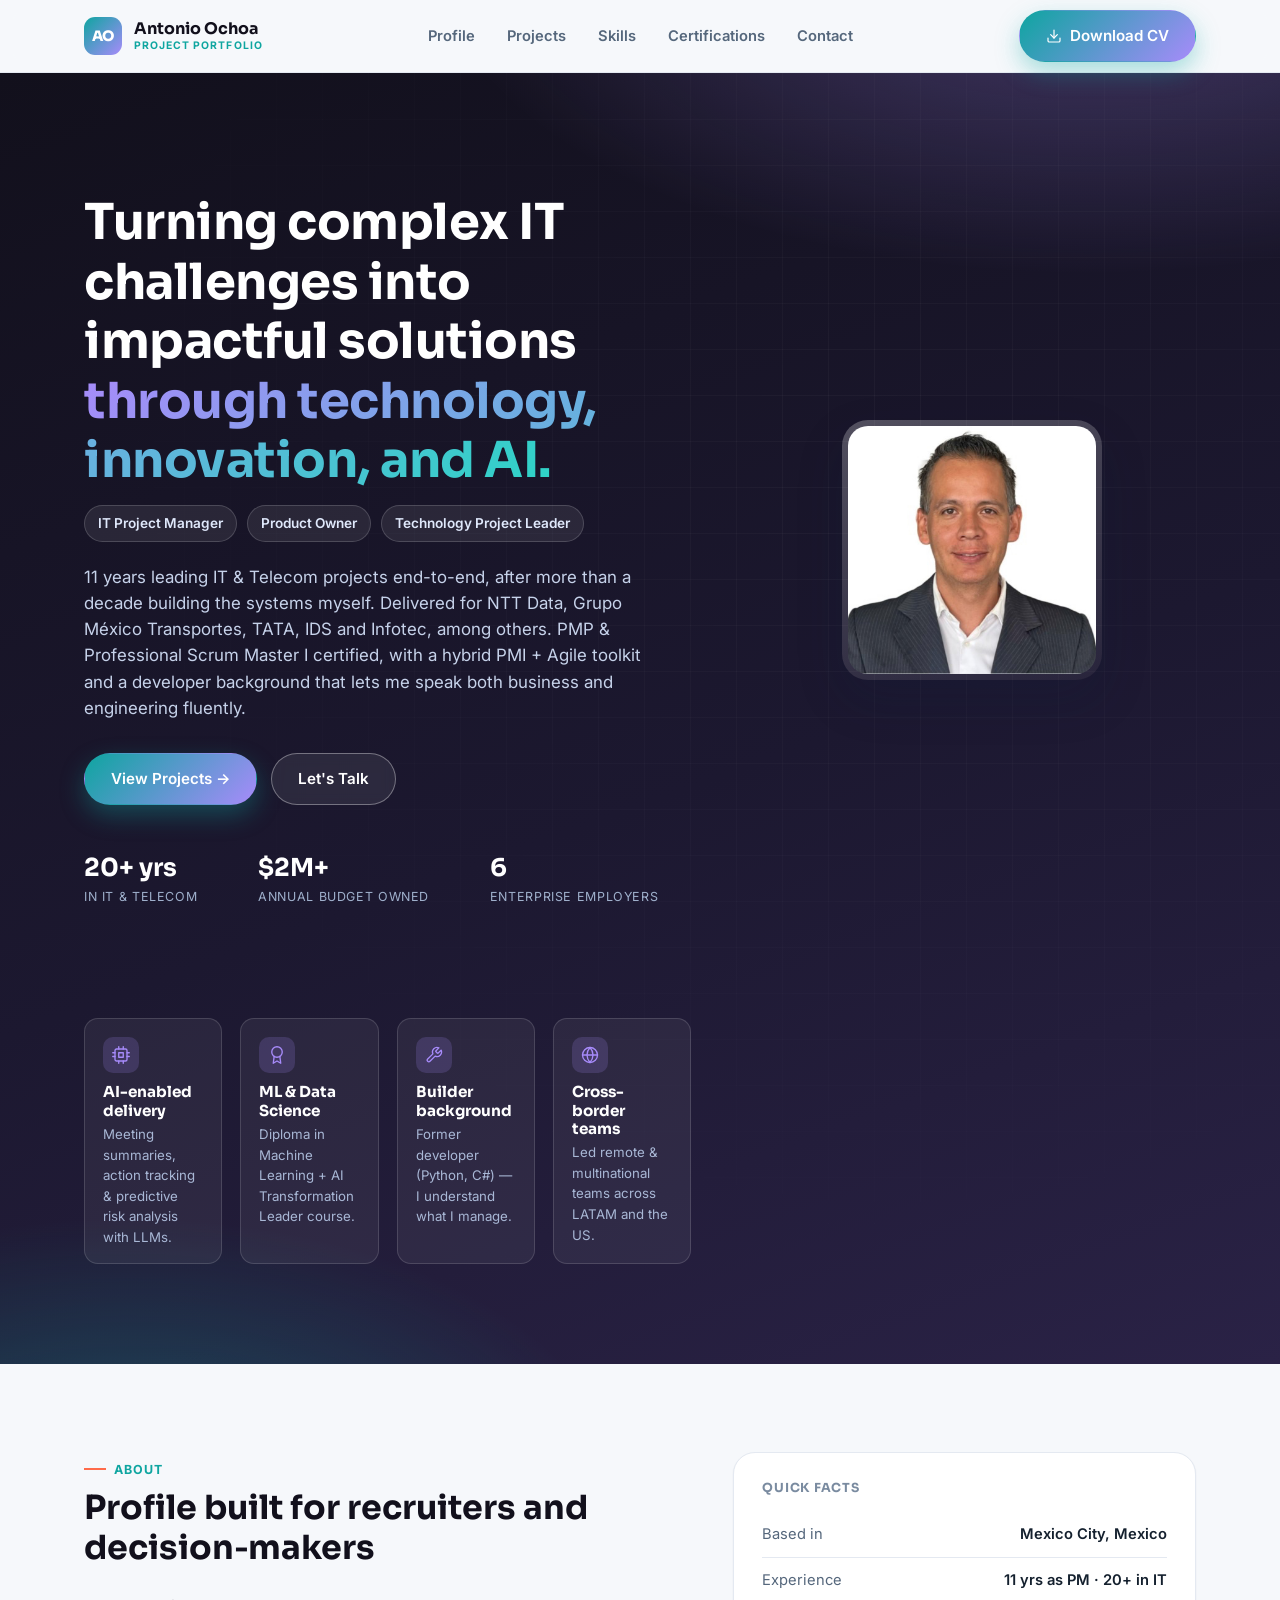
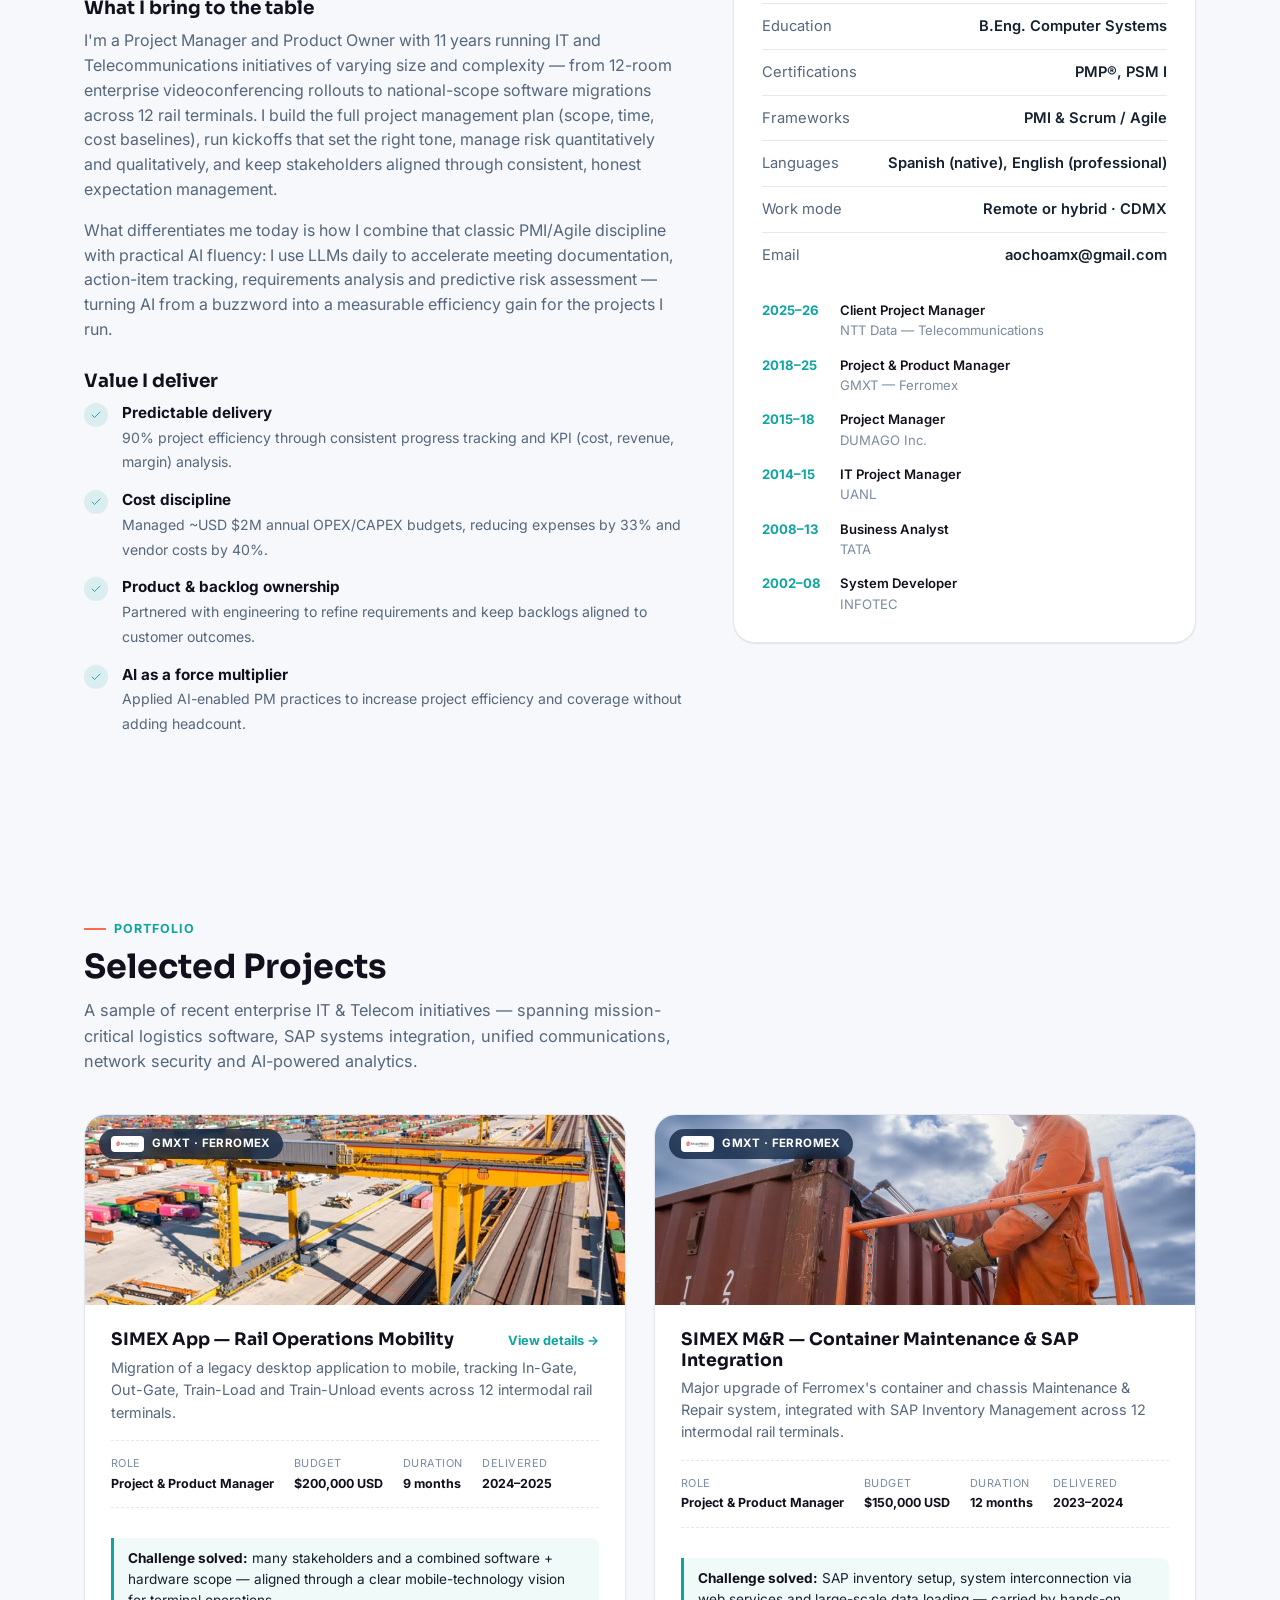
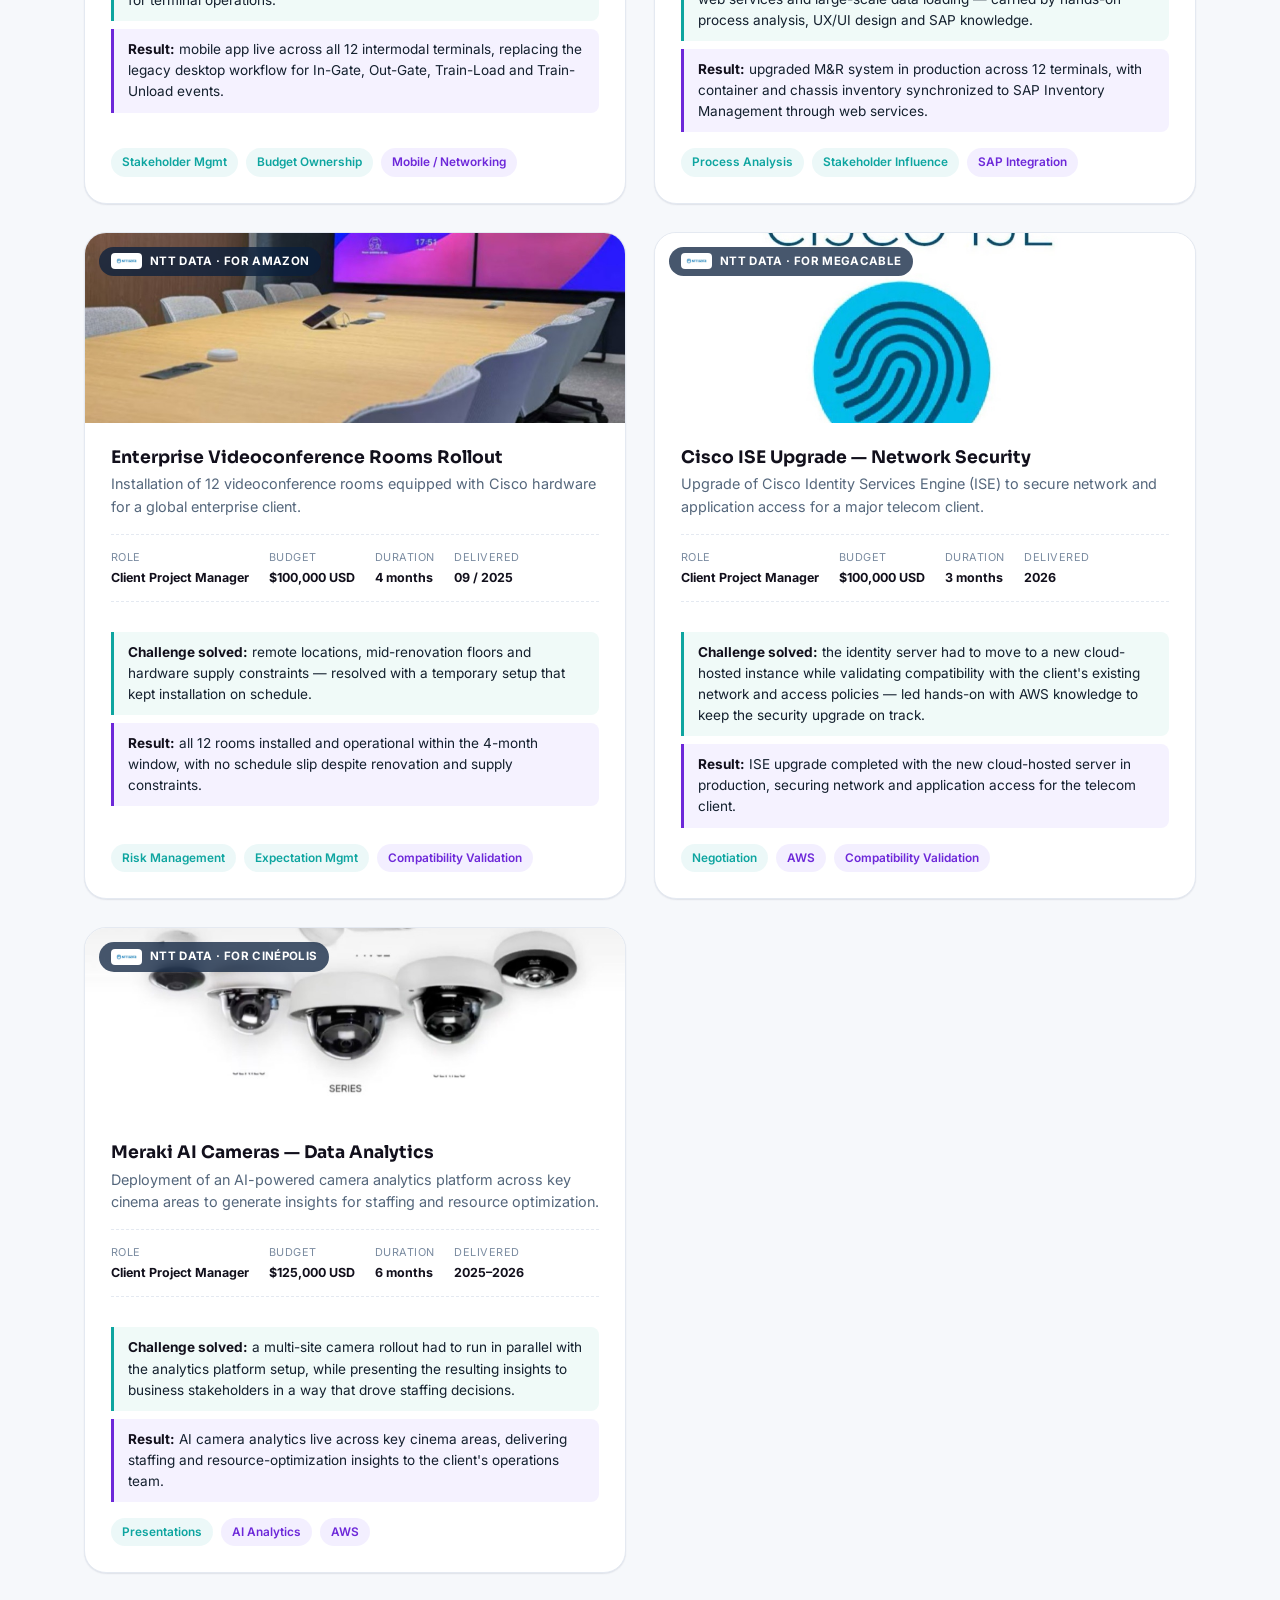
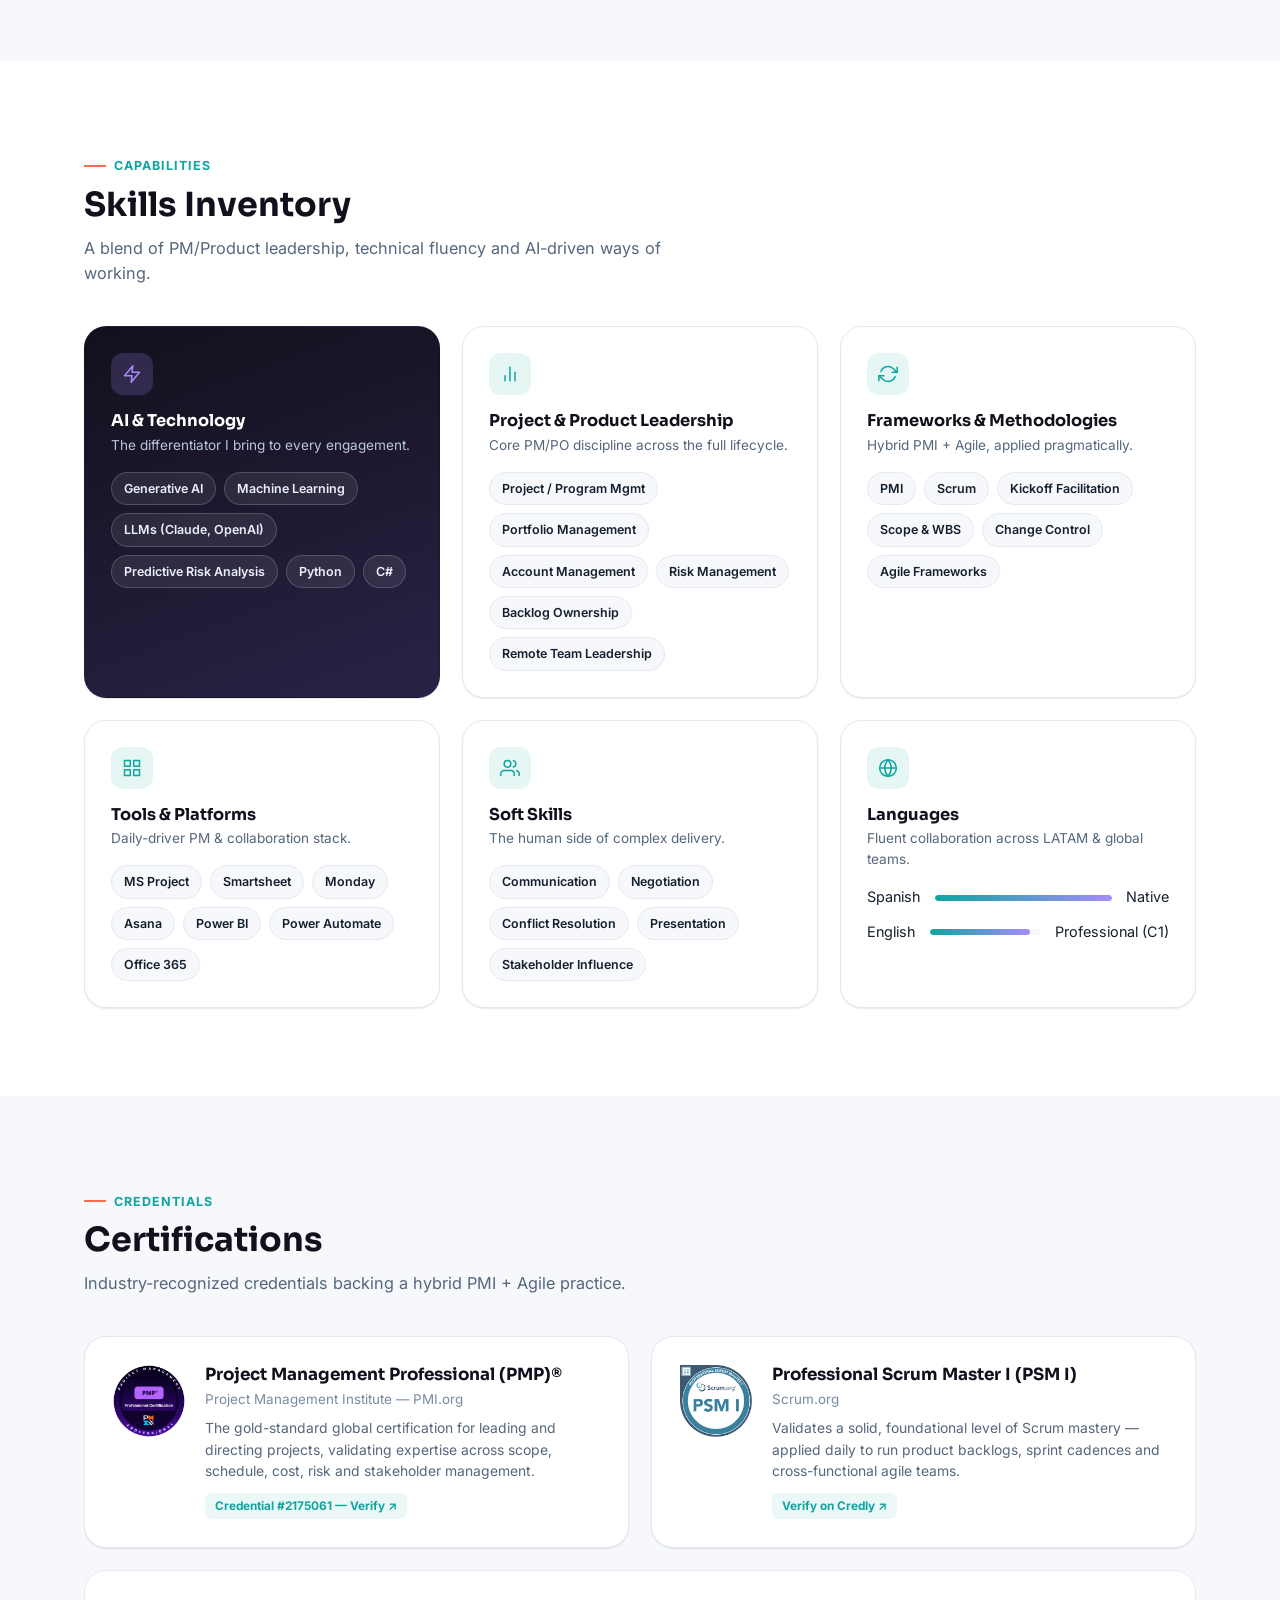
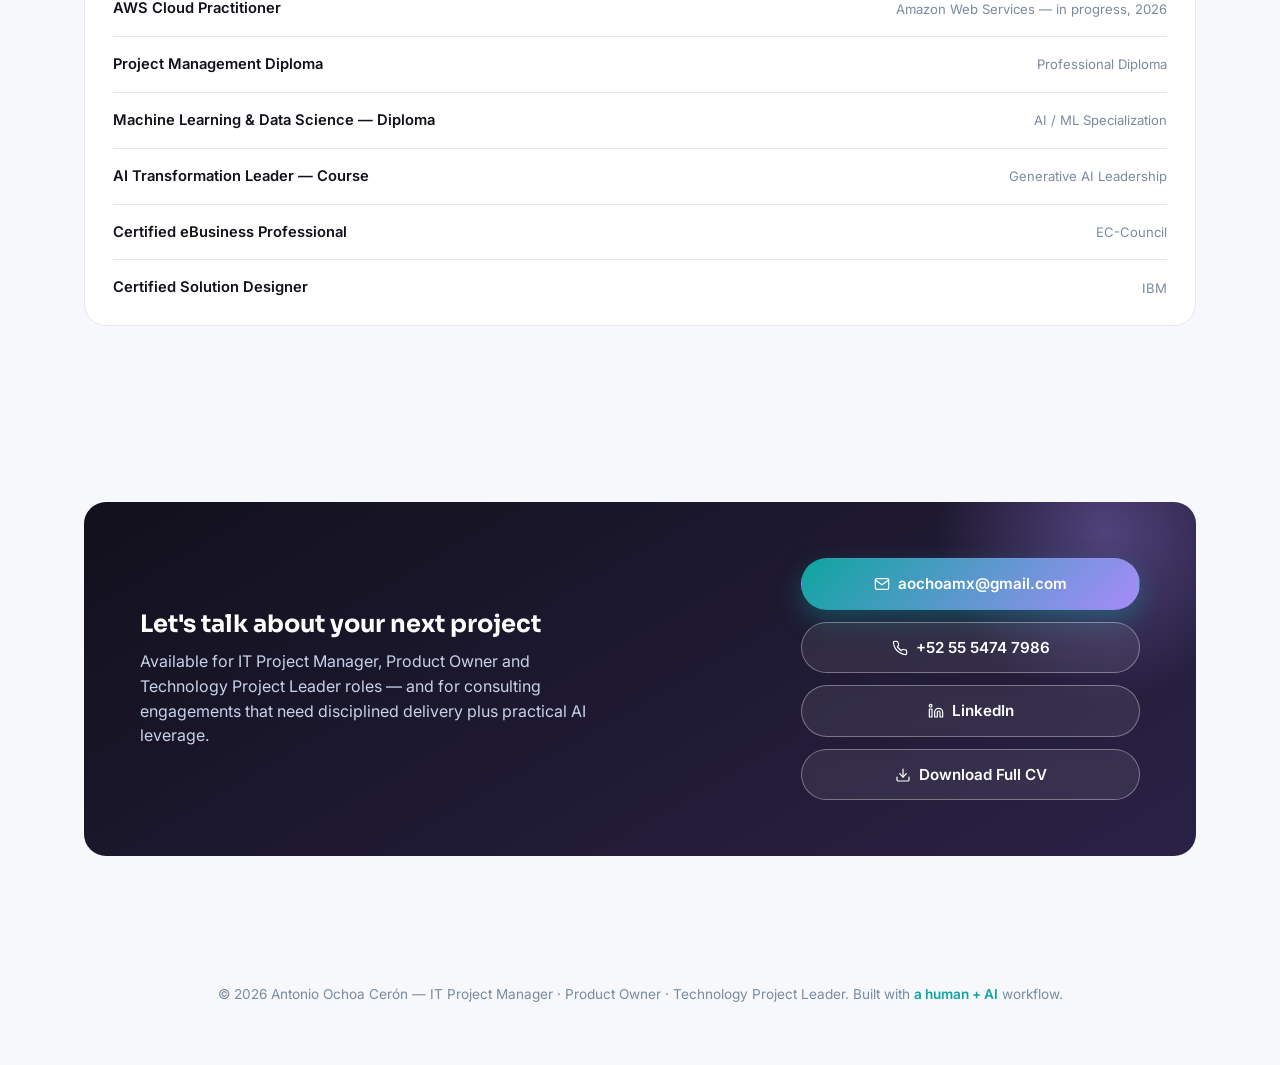
==== commit 10921f9d: "Add version query to CSS and hero image so deploys reach cached browsers styles.css is served with m" ====
--- a/index.html
+++ b/index.html
@@ -4,7 +4,7 @@
 <meta charset="UTF-8">
 <meta name="viewport" content="width=device-width, initial-scale=1.0">
 <title>Antonio Ochoa — IT Project Manager &amp; Product Owner</title>
-<meta name="description" content="Antonio Ochoa — IT Project Manager and Product Owner. 11 years delivering enterprise IT &amp; Telecom projects for NTT Data, Grupo México Transportes and TATA. PMP® and PSM I certified.">
+<meta name="description" content="Antonio Ochoa — IT Project Manager and Product Manager. 11 years delivering enterprise IT &amp; Telecom projects for NTT Data, Grupo México Transportes and TATA. PMP® and PSM I certified.">
 <link rel="canonical" href="https://portfoliosf.aochoamx.workers.dev/">
 
 <meta property="og:type" content="website">
@@ -28,7 +28,7 @@
 <link rel="preconnect" href="https://fonts.googleapis.com">
 <link rel="preconnect" href="https://fonts.gstatic.com" crossorigin>
 <link href="https://fonts.googleapis.com/css2?family=Inter:wght@400;500;600;700;800&family=Sora:wght@600;700;800&display=swap" rel="stylesheet">
-<link rel="stylesheet" href="styles.css">
+<link rel="stylesheet" href="styles.css?v=20260922">
 
 <script type="application/ld+json">
 {
@@ -118,7 +118,7 @@
 
       <div class="hero-card">
         <div class="hero-photo-frame">
-          <img src="images/profile-photo.jpg" alt="Portrait of Antonio Ochoa" width="800" height="800" fetchpriority="high">
+          <img src="images/profile-photo.jpg?v=20260922" alt="Portrait of Antonio Ochoa" width="800" height="800" fetchpriority="high">
         </div>
       </div>
 
--- a/styles.css
+++ b/styles.css
@@ -362,7 +362,9 @@
   border-radius: 20px;
   width: 100%;
   height: auto;
-  aspect-ratio: 4 / 5;
+  /* Source photo is square (800x800) — a 4/5 frame with object-fit:cover
+     silently clipped 20% of the width, cutting the shoulders off. */
+  aspect-ratio: 1 / 1;
   object-fit: cover;
 }
 
